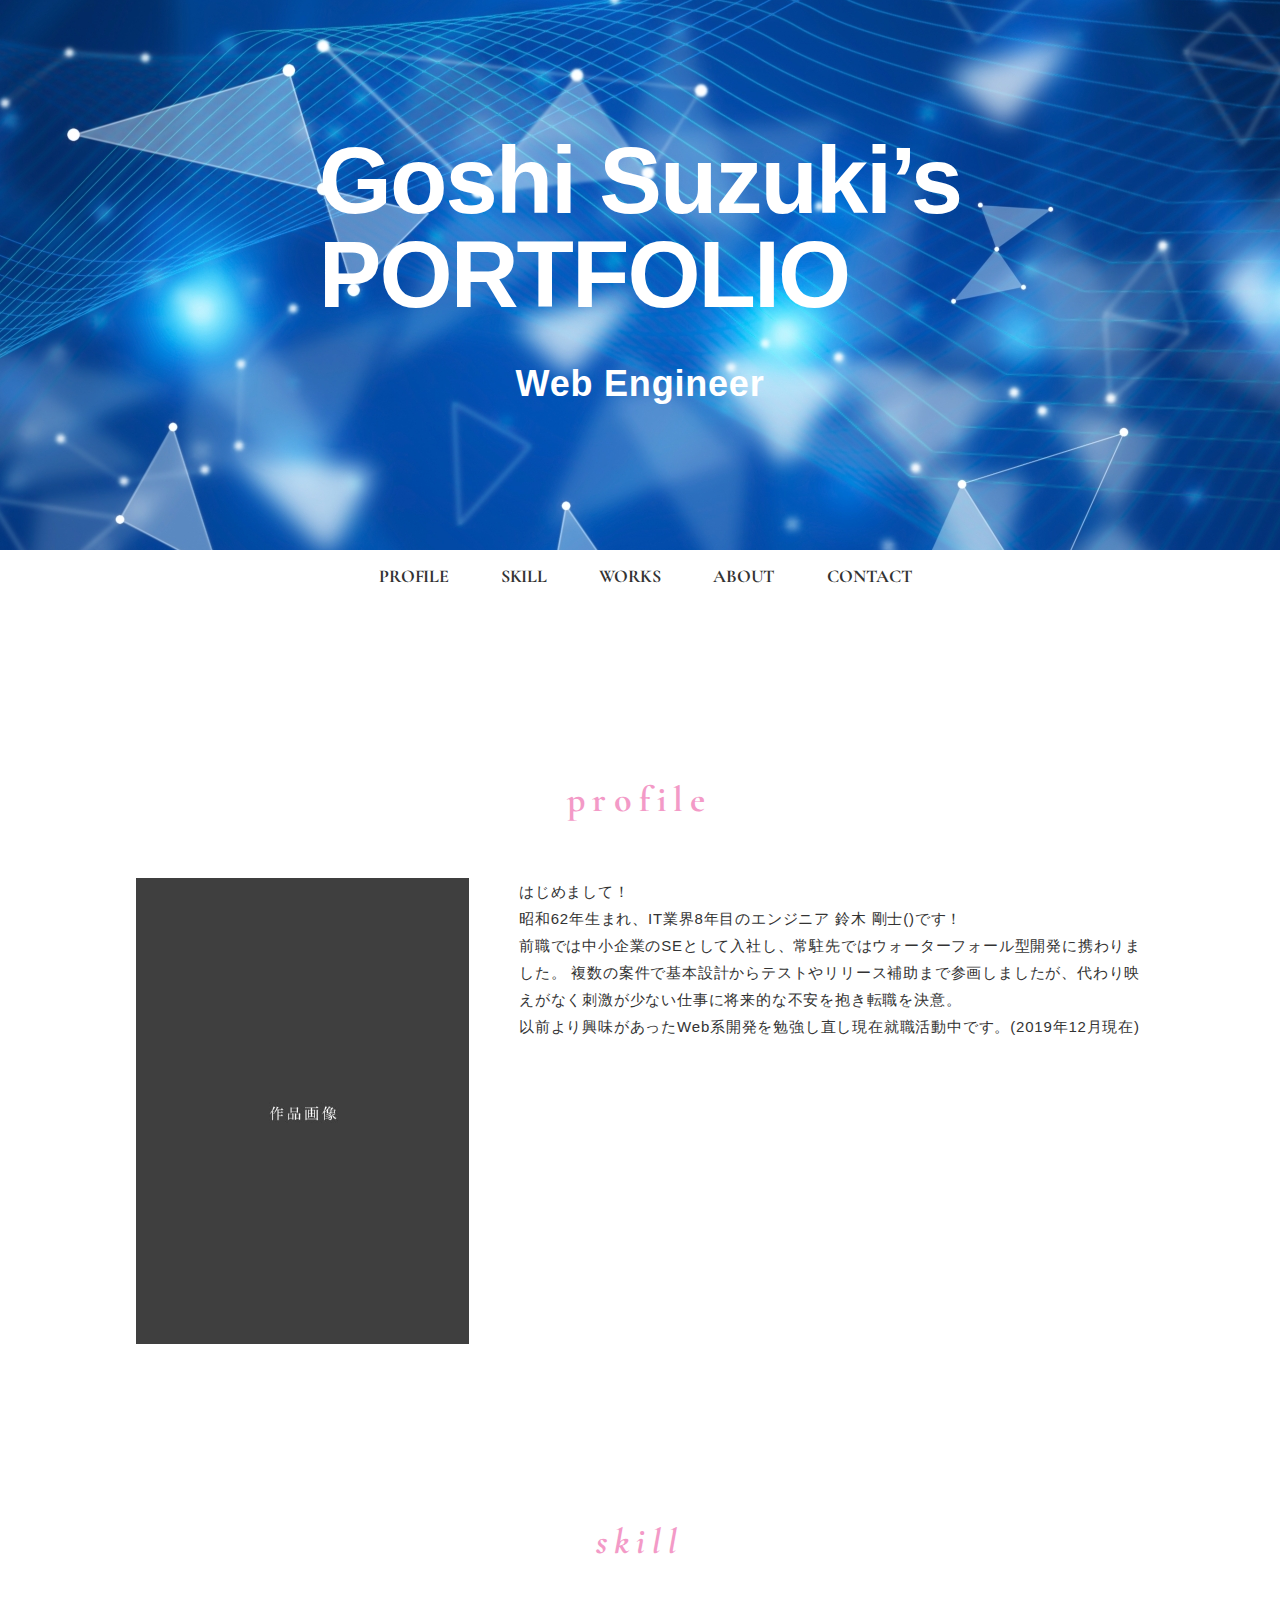
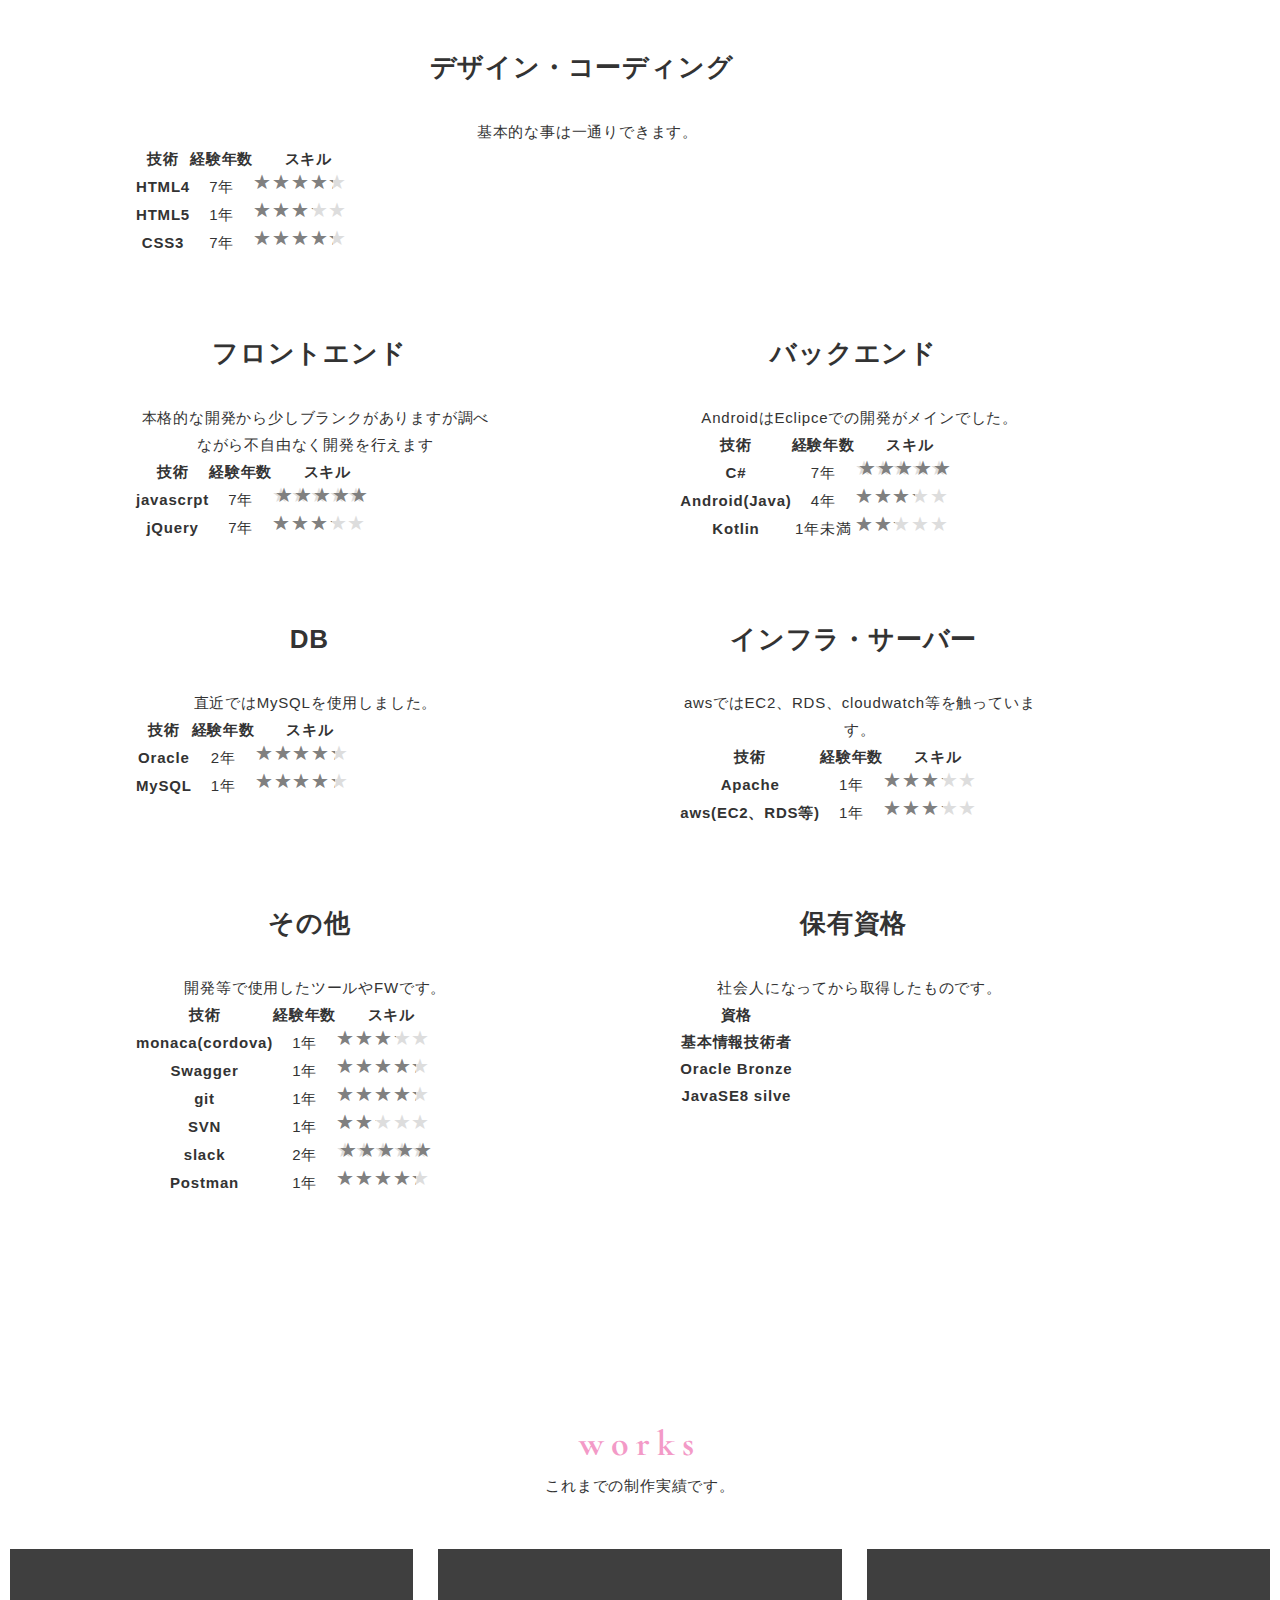
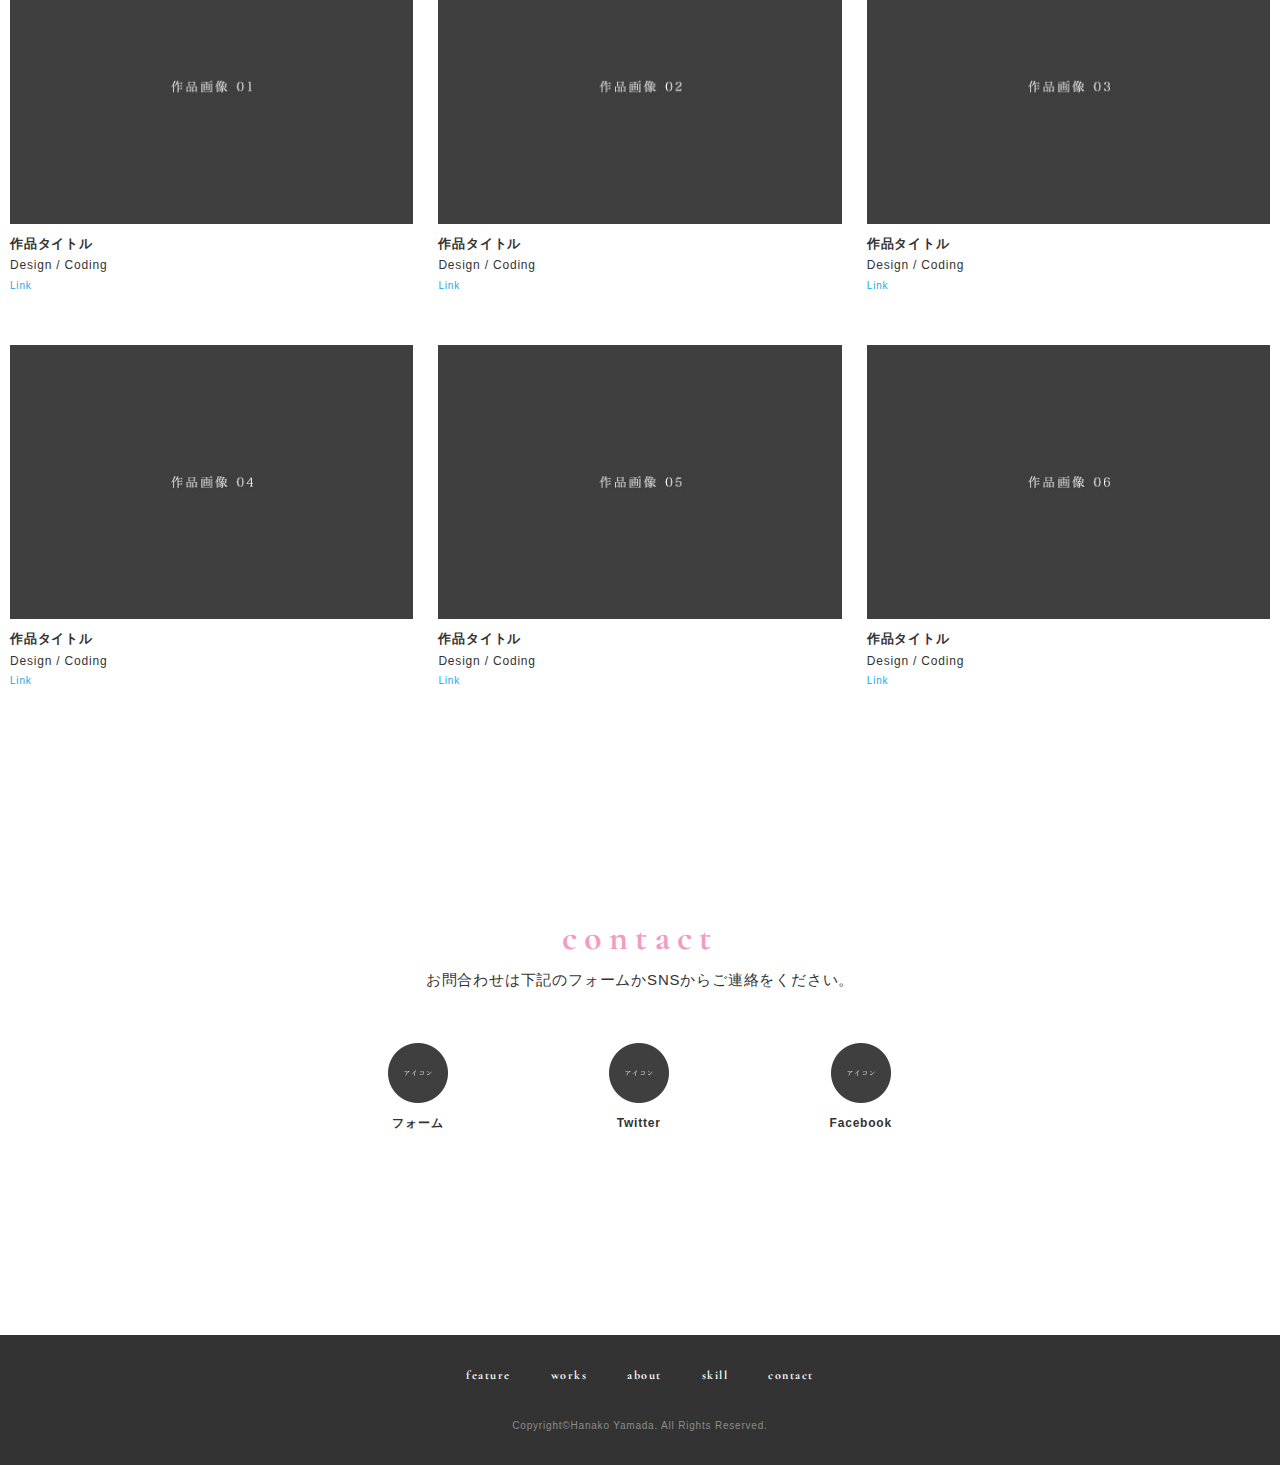
==== portfolio/index.html @ 70e7bf8c "first commit" ====
﻿<!DOCTYPE html>
<html>
<head>
  <meta charset="utf-8">
  <meta name="viewport" content="width=device-width,initial-scale=1.0,user-scalable=no">
  <meta property='og:type' content='website'>
  <meta property='og:title' content='goshi ポートフォリオ'>
  <meta property='og:url' content='URL入る'>
  <meta property='og:description' content='goshiのポートフォリオです。'>
  <meta property="og:image" content="img/ogp.png">
  <meta name="description" content="goshiのポートフォリオです。" />
  <title>goshi portfolio</title>
  <link href="https://fonts.googleapis.com/css?family=Cormorant+Garamond&display=swap" rel="stylesheet">
  <link href="https://fonts.googleapis.com/css?family=Amatic+SC&display=swap" rel="stylesheet">
  <link href="css/reset.css" media="all" rel="stylesheet" type="text/css" />
  <link href="css/photoswipe/photoswipe.css" media="all" rel="stylesheet" type="text/css" />
  <link href="css/photoswipe/default-skin/default-skin.css" media="all" rel="stylesheet" type="text/css" />
  <link href="css/style.css" media="all" rel="stylesheet" type="text/css" />
  <link rel="shortcut icon" href="img/favicon.ico" />
</head>

<body>
  <div id="wrapper">
    <header id="header">
      <h1 class="logo">
        <span class="logo-title">Goshi Suzuki’s <br> PORTFOLIO</span>
        <span class="logo-desc">Web Engineer</span>
      </h1>
    </header>
    <nav id="gnav">
        <ul>
            <li><a href="#Profile">PROFILE</a></li>
            <li><a href="#skill">SKILL</a></li>
            <li><a href="#works">WORKS</a></li>
            <li><a href="#about">ABOUT</a></li>
            <li><a href="#contact">CONTACT</a></li>
        </ul>
    </nav>
    <main id="contents">
        <section class="section" id="Profile">
            <div class="inner">
                <div class="section-title-block">
                    <h2 class="section-title">Profile</h2>
                </div>
                <div class="two-column-wrapper">
                    <div class="two-column-image">
                        <img src="img/feature/feature.jpg" alt="">
                    </div>
                    <div class="two-column-desc">
                        <p class="text">
                            はじめまして！<br />
                            昭和62年生まれ、IT業界8年目のエンジニア 鈴木 剛士()です！<br />
                            前職では中小企業のSEとして入社し、常駐先ではウォーターフォール型開発に携わりました。
                            複数の案件で基本設計からテストやリリース補助まで参画しましたが、代わり映えがなく刺激が少ない仕事に将来的な不安を抱き転職を決意。<br />
                            以前より興味があったWeb系開発を勉強し直し現在就職活動中です。(2019年12月現在)
                        </p>
                    </div>
                </div>
            </div>
        </section>
        <section class="section" id="skill">
            <div class="inner">
                <div class="section-title-block">
                    <h2 class="section-title"><i class="fas fa-lightbulb fa-lg"><span class="section-title-css">SKILL</span></i></h2>
                    <p class="section-desc"></p>
                </div>
                <div class="card-wrapper">

                    <div class="card">
                        <div class="skill-desc">
                            <h3 class="skill-desc-title"><i class="fas fa-desktop"></i>デザイン・コーディング</h3>
                            <p>基本的な事は一通りできます。</p>
                            <table class="table table-borderless">
                                <thead>
                                    <tr>
                                        <th scope="col">技術</th>
                                        <th scope="col">経験年数</th>
                                        <th scope="col">スキル</th>
                                    </tr>
                                </thead>
                                <tbody>
                                    <tr>
                                        <th scope="row">HTML4</th>
                                        <td>7年</td>
                                        <td><span class="rating"><p class="rate rate4"></p></span></td>
                                    </tr>
                                    <tr>
                                        <th scope="row">HTML5</th>
                                        <td>1年</td>
                                        <td><span class="rating"><p class="rate rate3"></p></span></td>
                                    </tr>
                                    <tr>
                                        <th scope="row">CSS3</th>
                                        <td>7年</td>
                                        <td><span class="rating"><p class="rate rate4"></p></span></td>
                                    </tr>
                                </tbody>
                            </table>
                        </div>
                    </div>

                    <div class="card">
                        <div class="skill-desc">
                            <h3 class="skill-desc-title"><i class="fas fa-desktop"></i>フロントエンド</h3>
                            <p>本格的な開発から少しブランクがありますが調べながら不自由なく開発を行えます</p>
                            <table class="table table-borderless">
                                <thead>
                                    <tr>
                                        <th scope="col">技術</th>
                                        <th scope="col">経験年数</th>
                                        <th scope="col">スキル</th>
                                    </tr>
                                </thead>
                                <tbody>
                                    <tr>
                                        <th scope="row">javascrpt</th>
                                        <td>7年</td>
                                        <td><span class="rating"><p class="rate rate5"></p></span></td>
                                    </tr>
                                    <tr>
                                        <th scope="row">jQuery</th>
                                        <td>7年</td>
                                        <td><span class="rating"><p class="rate rate3"></p></span></td>
                                    </tr>
                                </tbody>
                            </table>
                        </div>
                    </div>

                    <div class="card">
                        <div class="skill-desc">
                            <h3 class="skill-desc-title"><i class="fas fa-desktop"></i>バックエンド</h3>
                            <p>AndroidはEclipceでの開発がメインでした。</p>
                            <table class="table table-borderless">
                                <thead>
                                    <tr>
                                        <th scope="col">技術</th>
                                        <th scope="col">経験年数</th>
                                        <th scope="col">スキル</th>
                                    </tr>
                                </thead>
                                <tbody>
                                    <tr>
                                        <th scope="row">C#</th>
                                        <td>7年</td>
                                        <td><span class="rating"><p class="rate rate5"></p></span></td>
                                    </tr>
                                    <tr>
                                        <th scope="row">Android(Java)</th>
                                        <td>4年</td>
                                        <td><span class="rating"><p class="rate rate3"></p></span></td>
                                    </tr>
                                    <tr>
                                        <th scope="row">Kotlin</th>
                                        <td>1年未満</td>
                                        <td><span class="rating"><p class="rate rate2"></p></span></td>
                                    </tr>
                                </tbody>
                            </table>
                        </div>
                    </div>

                    <div class="card">
                        <div class="skill-desc">
                            <h3 class="skill-desc-title"><i class="fas fa-database"></i>DB</h3>
                            <p>直近ではMySQLを使用しました。</p>
                            <table class="table table-borderless">
                                <thead>
                                    <tr>
                                        <th scope="col">技術</th>
                                        <th scope="col">経験年数</th>
                                        <th scope="col">スキル</th>
                                    </tr>
                                </thead>
                                <tbody>
                                    <tr>
                                        <th scope="row">Oracle</th>
                                        <td>2年</td>
                                        <td><span class="rating"><p class="rate rate4"></p></span></td>
                                    </tr>
                                    <tr>
                                        <th scope="row">MySQL</th>
                                        <td>1年</td>
                                        <td><span class="rating"><p class="rate rate4"></p></span></td>
                                    </tr>
                                </tbody>
                            </table>
                        </div>
                    </div>

                    <div class="card">
                        <div class="skill-desc">
                            <h3 class="skill-desc-title"><i class="fas fa-server"></i>インフラ・サーバー</h3>
                            <p>awsではEC2、RDS、cloudwatch等を触っています。</p>
                            <table class="table table-borderless">
                                <thead>
                                    <tr>
                                        <th scope="col">技術</th>
                                        <th scope="col">経験年数</th>
                                        <th scope="col">スキル</th>
                                    </tr>
                                </thead>
                                <tbody>
                                    <tr>
                                        <th scope="row">Apache</th>
                                        <td>1年</td>
                                        <td><span class="rating"><p class="rate rate3"></p></span></td>
                                    </tr>
                                    <tr>
                                        <th scope="row">aws(EC2、RDS等)</th>
                                        <td>1年</td>
                                        <td><span class="rating"><p class="rate rate3"></p></span></td>
                                    </tr>
                                </tbody>
                            </table>
                        </div>
                    </div>

                    <div class="card">
                        <div class="skill-desc">
                            <h3 class="skill-desc-title"><i class="fas fa-toolbox"></i>その他</h3>
                            <p>開発等で使用したツールやFWです。</p>
                            <table class="table table-borderless">
                                <thead>
                                    <tr>
                                        <th scope="col">技術</th>
                                        <th scope="col">経験年数</th>
                                        <th scope="col">スキル</th>
                                    </tr>
                                </thead>
                                <tbody>
                                    <tr>
                                        <th scope="row">monaca(cordova)</th>
                                        <td>1年</td>
                                        <td><span class="rating"><p class="rate rate3"></p></span></td>
                                    </tr>
                                    <tr>
                                        <th scope="row">Swagger</th>
                                        <td>1年</td>
                                        <td><span class="rating"><p class="rate rate4"></p></span></td>
                                    </tr>
                                    <tr>
                                        <th scope="row">git</th>
                                        <td>1年</td>
                                        <td><span class="rating"><p class="rate rate4"></p></span></td>
                                    </tr>
                                    <tr>
                                        <th scope="row">SVN</th>
                                        <td>1年</td>
                                        <td><span class="rating"><p class="rate rate2"></p></span></td>
                                    </tr>
                                    <tr>
                                        <th scope="row">slack</th>
                                        <td>2年</td>
                                        <td><span class="rating"><p class="rate rate5"></p></span></td>
                                    </tr>
                                    <tr>
                                        <th scope="row">Postman</th>
                                        <td>1年</td>
                                        <td><span class="rating"><p class="rate rate4"></p></span></td>
                                    </tr>
                                </tbody>
                            </table>
                        </div>
                    </div>

                    <div class="card">
                        <div class="skill-desc">
                            <h3 class="skill-desc-title"><i class="fas fa-list-alt"></i>保有資格</h3>
                            <p>社会人になってから取得したものです。</p>
                            <table class="table table-borderless">
                                <thead>
                                    <tr>
                                        <th scope="col">資格</th>
                                    </tr>
                                </thead>
                                <tbody>
                                    <tr>
                                        <th scope="row">基本情報技術者</th>
                                    </tr>
                                    <tr>
                                        <th scope="row">Oracle Bronze</th>
                                    </tr>
                                    <tr>
                                        <th scope="row">JavaSE8 silve</th>
                                    </tr>
                                </tbody>
                            </table>
                        </div>

                    </div>
                </div>
            </div>
        </section>
            
        <section class="section" id="works">
            <div class="inner">
                <div class="section-title-block">
                    <h2 class="section-title">WORKS</h2>
                    <div class="section-desc">
                        <p class="text">
                            これまでの制作実績です。
                        </p>
                    </div>
                </div>
                <div class="card-wrapper my-gallery">
                    <figure class="card">
                        <a href="img/works/work01.jpg" data-size="980x668" class="card-image">
                            <img src="img/works/thumb/thumb_work01.jpg" alt="" />
                        </a>
                        <figcaption class="card-caption">
                            <p class="card-caption-title">作品タイトル</p>
                            <p class="card-caption-info">Design / Coding</p>
                            <p class="card-caption-url"><a class="url-link" href="＃" target="_blank">Link</a></p>
                        </figcaption>
                    </figure>
                    <figure class="card">
                        <a href="img/works/work02.jpg" data-size="980x668" class="card-image">
                            <img src="img/works/thumb/thumb_work02.jpg" alt="" />
                        </a>
                        <figcaption class="card-caption">
                            <p class="card-caption-title">作品タイトル</p>
                            <p class="card-caption-info">Design / Coding</p>
                            <p class="card-caption-url"><a class="url-link" href="＃" target="_blank">Link</a></p>
                        </figcaption>
                    </figure>
                    <figure class="card">
                        <a href="img/works/work03.jpg" data-size="980x668" class="card-image">
                            <img src="img/works/thumb/thumb_work03.jpg" alt="" />
                        </a>
                        <figcaption class="card-caption">
                            <p class="card-caption-title">作品タイトル</p>
                            <p class="card-caption-info">Design / Coding</p>
                            <p class="card-caption-url"><a class="url-link" href="＃" target="_blank">Link</a></p>
                        </figcaption>
                    </figure>
                    <figure class="card">
                        <a href="img/works/work04.jpg" data-size="980x668" class="card-image">
                            <img src="img/works/thumb/thumb_work04.jpg" alt="" />
                        </a>
                        <figcaption class="card-caption">
                            <p class="card-caption-title">作品タイトル</p>
                            <p class="card-caption-info">Design / Coding</p>
                            <p class="card-caption-url"><a class="url-link" href="＃" target="_blank">Link</a></p>

                        </figcaption>
                    </figure>
                    <figure class="card">
                        <a href="img/works/work05.jpg" data-size="980x668" class="card-image">
                            <img src="img/works/thumb/thumb_work05.jpg" alt="" />
                        </a>
                        <figcaption class="card-caption">
                            <p class="card-caption-title">作品タイトル</p>
                            <p class="card-caption-info">Design / Coding</p>
                            <p class="card-caption-url"><a class="url-link" href="＃" target="_blank">Link</a></p>
                        </figcaption>
                    </figure>
                    <figure class="card">
                        <a href="img/works/work06.jpg" data-size="980x668" class="card-image">
                            <img src="img/works/thumb/thumb_work06.jpg" alt="" />
                        </a>
                        <figcaption class="card-caption">
                            <p class="card-caption-title">作品タイトル</p>
                            <p class="card-caption-info">Design / Coding</p>
                            <p class="card-caption-url"><a class="url-link" href="＃" target="_blank">Link</a></p>
                        </figcaption>
                    </figure>

                </div>
            </div>
        </section>



        <section class="section" id="contact">
            <div class="inner">
                <div class="section-title-block">
                    <h2 class="section-title">CONTACT</h2>
                    <p class="section-desc">
                        お問合わせは下記のフォームかSNSからご連絡をください。
                    </p>
                </div>
                <div class="contact-wrapper">
                    <div class="contact-list">
                        <ul>
                            <li>
                                <a href="#">
                                    <img src="img/contact/icon_contact.png" alt=""><span class="contact-list-desc">フォーム</span>
                                </a>
                            </li>
                            <li>
                                <a href="#" target="_blank">
                                    <img src="img/contact/icon_contact.png" alt=""><span class="contact-list-desc">Twitter</span>
                                </a>
                            </li>
                            <li>
                                <a href="#" target="_blank">
                                    <img src="img/contact/icon_contact.png" alt=""><span class="contact-list-desc">Facebook</span>
                                </a>
                            </li>
                        </ul>
                    </div>
                </div>
            </div>
        </section>
    </main>
    <footer id="footer">
      <div class="inner">
        <nav class="footer-link">
          <ul>
            <li><a href="#feature">FEATURE</a></li>
            <li><a href="#works">WORKS</a></li>
            <li><a href="#about">ABOUT</a></li>
            <li><a href="#skill">SKILL</a></li>
            <li><a href="#contact">CONTACT</a></li>
          </ul>
        </nav>
        <p class="copyright">Copyright&copy;Hanako Yamada. All Rights Reserved.</p>
      </div>
    </footer>
  </div>


  <!-- Root element of PhotoSwipe. Must have class pswp. -->
  <div class="pswp" tabindex="-1" role="dialog" aria-hidden="true">

    <!-- Background of PhotoSwipe.
           It's a separate element as animating opacity is faster than rgba(). -->
    <div class="pswp__bg"></div>

    <!-- Slides wrapper with overflow:hidden. -->
    <div class="pswp__scroll-wrap">

      <!-- Container that holds slides.
              PhotoSwipe keeps only 3 of them in the DOM to save memory.
              Don't modify these 3 pswp__item elements, data is added later on. -->
      <div class="pswp__container">
        <div class="pswp__item"></div>
        <div class="pswp__item"></div>
        <div class="pswp__item"></div>
      </div>

      <!-- Default (PhotoSwipeUI_Default) interface on top of sliding area. Can be changed. -->
      <div class="pswp__ui pswp__ui--hidden">

        <div class="pswp__top-bar">

          <!--  Controls are self-explanatory. Order can be changed. -->

          <div class="pswp__counter"></div>

          <button class="pswp__button pswp__button--close" title="Close (Esc)"></button>



          <button class="pswp__button pswp__button--fs" title="Toggle fullscreen"></button>

          <button class="pswp__button pswp__button--zoom" title="Zoom in/out"></button>

          <!-- Preloader demo http://codepen.io/dimsemenov/pen/yyBWoR -->
          <!-- element will get class pswp__preloader--active when preloader is running -->
          <div class="pswp__preloader">
            <div class="pswp__preloader__icn">
              <div class="pswp__preloader__cut">
                <div class="pswp__preloader__donut"></div>
              </div>
            </div>
          </div>
        </div>

        <div class="pswp__share-modal pswp__share-modal--hidden pswp__single-tap">
          <div class="pswp__share-tooltip"></div>
        </div>

        <button class="pswp__button pswp__button--arrow--left" title="Previous (arrow left)">
        </button>

        <button class="pswp__button pswp__button--arrow--right" title="Next (arrow right)">
        </button>

        <div class="pswp__caption">
          <div class="pswp__caption__center"></div>
        </div>

      </div>

    </div>


  </div>
  <script src="https://ajax.googleapis.com/ajax/libs/jquery/1.12.4/jquery.min.js"></script>
  <script type='text/javascript' src="js/photoswipe/photoswipe.min.js"></script>
  <script type='text/javascript' src="js/photoswipe/photoswipe-ui-default.js"></script>
  <script type='text/javascript' src="js/photoswipe/photoswipe_setup.js"></script>
  <script type='text/javascript' src="js/script.js"></script>
</body>
</html>
---- portfolio/css/photoswipe/photoswipe.css ----
/*! PhotoSwipe main CSS by Dmitry Semenov | photoswipe.com | MIT license */
/*
	Styles for basic PhotoSwipe functionality (sliding area, open/close transitions)
*/
/* pswp = photoswipe */
.pswp {
  display: none;
  position: absolute;
  width: 100%;
  height: 100%;
  left: 0;
  top: 0;
  overflow: hidden;
  -ms-touch-action: none;
  touch-action: none;
  z-index: 1500;
  -webkit-text-size-adjust: 100%;
  /* create separate layer, to avoid paint on window.onscroll in webkit/blink */
  -webkit-backface-visibility: hidden;
  outline: none; }
  .pswp * {
    -webkit-box-sizing: border-box;
            box-sizing: border-box; }
  .pswp img {
    max-width: none; }

/* style is added when JS option showHideOpacity is set to true */
.pswp--animate_opacity {
  /* 0.001, because opacity:0 doesn't trigger Paint action, which causes lag at start of transition */
  opacity: 0.001;
  will-change: opacity;
  /* for open/close transition */
  -webkit-transition: opacity 333ms cubic-bezier(0.4, 0, 0.22, 1);
          transition: opacity 333ms cubic-bezier(0.4, 0, 0.22, 1); }

.pswp--open {
  display: block; }

.pswp--zoom-allowed .pswp__img {
  /* autoprefixer: off */
  cursor: -webkit-zoom-in;
  cursor: -moz-zoom-in;
  cursor: zoom-in; }

.pswp--zoomed-in .pswp__img {
  /* autoprefixer: off */
  cursor: -webkit-grab;
  cursor: -moz-grab;
  cursor: grab; }

.pswp--dragging .pswp__img {
  /* autoprefixer: off */
  cursor: -webkit-grabbing;
  cursor: -moz-grabbing;
  cursor: grabbing; }

/*
	Background is added as a separate element.
	As animating opacity is much faster than animating rgba() background-color.
*/
.pswp__bg {
  position: absolute;
  left: 0;
  top: 0;
  width: 100%;
  height: 100%;
  background: #000;
  opacity: 0;
  -webkit-transform: translateZ(0);
          transform: translateZ(0);
  -webkit-backface-visibility: hidden;
  will-change: opacity; }

.pswp__scroll-wrap {
  position: absolute;
  left: 0;
  top: 0;
  width: 100%;
  height: 100%;
  overflow: hidden; }

.pswp__container,
.pswp__zoom-wrap {
  -ms-touch-action: none;
  touch-action: none;
  position: absolute;
  left: 0;
  right: 0;
  top: 0;
  bottom: 0; }

/* Prevent selection and tap highlights */
.pswp__container,
.pswp__img {
  -webkit-user-select: none;
  -moz-user-select: none;
  -ms-user-select: none;
      user-select: none;
  -webkit-tap-highlight-color: transparent;
  -webkit-touch-callout: none; }

.pswp__zoom-wrap {
  position: absolute;
  width: 100%;
  -webkit-transform-origin: left top;
  -ms-transform-origin: left top;
  transform-origin: left top;
  /* for open/close transition */
  -webkit-transition: -webkit-transform 333ms cubic-bezier(0.4, 0, 0.22, 1);
          transition: transform 333ms cubic-bezier(0.4, 0, 0.22, 1); }

.pswp__bg {
  will-change: opacity;
  /* for open/close transition */
  -webkit-transition: opacity 333ms cubic-bezier(0.4, 0, 0.22, 1);
          transition: opacity 333ms cubic-bezier(0.4, 0, 0.22, 1); }

.pswp--animated-in .pswp__bg,
.pswp--animated-in .pswp__zoom-wrap {
  -webkit-transition: none;
  transition: none; }

.pswp__container,
.pswp__zoom-wrap {
  -webkit-backface-visibility: hidden; }

.pswp__item {
  position: absolute;
  left: 0;
  right: 0;
  top: 0;
  bottom: 0;
  overflow: hidden; }

.pswp__img {
  position: absolute;
  width: auto;
  height: auto;
  top: 0;
  left: 0; }

/*
	stretched thumbnail or div placeholder element (see below)
	style is added to avoid flickering in webkit/blink when layers overlap
*/
.pswp__img--placeholder {
  -webkit-backface-visibility: hidden; }

/*
	div element that matches size of large image
	large image loads on top of it
*/
.pswp__img--placeholder--blank {
  background: #222; }

.pswp--ie .pswp__img {
  width: 100% !important;
  height: auto !important;
  left: 0;
  top: 0; }

/*
	Error message appears when image is not loaded
	(JS option errorMsg controls markup)
*/
.pswp__error-msg {
  position: absolute;
  left: 0;
  top: 50%;
  width: 100%;
  text-align: center;
  font-size: 14px;
  line-height: 16px;
  margin-top: -8px;
  color: #CCC; }

.pswp__error-msg a {
  color: #CCC;
  text-decoration: underline; }
---- portfolio/css/photoswipe/default-skin/default-skin.css ----
/*! PhotoSwipe Default UI CSS by Dmitry Semenov | photoswipe.com | MIT license */
/*

	Contents:

	1. Buttons
	2. Share modal and links
	3. Index indicator ("1 of X" counter)
	4. Caption
	5. Loading indicator
	6. Additional styles (root element, top bar, idle state, hidden state, etc.)

*/
/*
	
	1. Buttons

 */
/* <button> css reset */
.pswp__button {
  width: 44px;
  height: 44px;
  position: relative;
  background: none;
  cursor: pointer;
  overflow: visible;
  -webkit-appearance: none;
  display: block;
  border: 0;
  padding: 0;
  margin: 0;
  float: right;
  opacity: 0.75;
  -webkit-transition: opacity 0.2s;
          transition: opacity 0.2s;
  -webkit-box-shadow: none;
          box-shadow: none; }
  .pswp__button:focus, .pswp__button:hover {
    opacity: 1; }
  .pswp__button:active {
    outline: none;
    opacity: 0.9; }
  .pswp__button::-moz-focus-inner {
    padding: 0;
    border: 0; }

/* pswp__ui--over-close class it added when mouse is over element that should close gallery */
.pswp__ui--over-close .pswp__button--close {
  opacity: 1; }

.pswp__button,
.pswp__button--arrow--left:before,
.pswp__button--arrow--right:before {
  background: url(default-skin.png) 0 0 no-repeat;
  background-size: 264px 88px;
  width: 44px;
  height: 44px; }

@media (-webkit-min-device-pixel-ratio: 1.1), (-webkit-min-device-pixel-ratio: 1.09375), (min-resolution: 105dpi), (min-resolution: 1.1dppx) {
  /* Serve SVG sprite if browser supports SVG and resolution is more than 105dpi */
  .pswp--svg .pswp__button,
  .pswp--svg .pswp__button--arrow--left:before,
  .pswp--svg .pswp__button--arrow--right:before {
    background-image: url(default-skin.svg); }
  .pswp--svg .pswp__button--arrow--left,
  .pswp--svg .pswp__button--arrow--right {
    background: none; } }

.pswp__button--close {
  background-position: 0 -44px; }

.pswp__button--share {
  background-position: -44px -44px; }

.pswp__button--fs {
  display: none; }

.pswp--supports-fs .pswp__button--fs {
  display: block; }

.pswp--fs .pswp__button--fs {
  background-position: -44px 0; }

.pswp__button--zoom {
  display: none;
  background-position: -88px 0; }

.pswp--zoom-allowed .pswp__button--zoom {
  display: block; }

.pswp--zoomed-in .pswp__button--zoom {
  background-position: -132px 0; }

/* no arrows on touch screens */
.pswp--touch .pswp__button--arrow--left,
.pswp--touch .pswp__button--arrow--right {
  visibility: hidden; }

/*
	Arrow buttons hit area
	(icon is added to :before pseudo-element)
*/
.pswp__button--arrow--left,
.pswp__button--arrow--right {
  background: none;
  top: 50%;
  margin-top: -50px;
  width: 70px;
  height: 100px;
  position: absolute; }

.pswp__button--arrow--left {
  left: 0; }

.pswp__button--arrow--right {
  right: 0; }

.pswp__button--arrow--left:before,
.pswp__button--arrow--right:before {
  content: '';
  top: 35px;
  background-color: rgba(0, 0, 0, 0.3);
  height: 30px;
  width: 32px;
  position: absolute; }

.pswp__button--arrow--left:before {
  left: 6px;
  background-position: -138px -44px; }

.pswp__button--arrow--right:before {
  right: 6px;
  background-position: -94px -44px; }

/*

	2. Share modal/popup and links

 */
.pswp__counter,
.pswp__share-modal {
  -webkit-user-select: none;
  -moz-user-select: none;
  -ms-user-select: none;
      user-select: none; }

.pswp__share-modal {
  display: block;
  background: rgba(0, 0, 0, 0.5);
  width: 100%;
  height: 100%;
  top: 0;
  left: 0;
  padding: 10px;
  position: absolute;
  z-index: 1600;
  opacity: 0;
  -webkit-transition: opacity 0.25s ease-out;
          transition: opacity 0.25s ease-out;
  -webkit-backface-visibility: hidden;
  will-change: opacity; }

.pswp__share-modal--hidden {
  display: none; }

.pswp__share-tooltip {
  z-index: 1620;
  position: absolute;
  background: #FFF;
  top: 56px;
  border-radius: 2px;
  display: block;
  width: auto;
  right: 44px;
  -webkit-box-shadow: 0 2px 5px rgba(0, 0, 0, 0.25);
          box-shadow: 0 2px 5px rgba(0, 0, 0, 0.25);
  -webkit-transform: translateY(6px);
      -ms-transform: translateY(6px);
          transform: translateY(6px);
  -webkit-transition: -webkit-transform 0.25s;
          transition: transform 0.25s;
  -webkit-backface-visibility: hidden;
  will-change: transform; }
  .pswp__share-tooltip a {
    display: block;
    padding: 8px 12px;
    color: #000;
    text-decoration: none;
    font-size: 14px;
    line-height: 18px; }
    .pswp__share-tooltip a:hover {
      text-decoration: none;
      color: #000; }
    .pswp__share-tooltip a:first-child {
      /* round corners on the first/last list item */
      border-radius: 2px 2px 0 0; }
    .pswp__share-tooltip a:last-child {
      border-radius: 0 0 2px 2px; }

.pswp__share-modal--fade-in {
  opacity: 1; }
  .pswp__share-modal--fade-in .pswp__share-tooltip {
    -webkit-transform: translateY(0);
        -ms-transform: translateY(0);
            transform: translateY(0); }

/* increase size of share links on touch devices */
.pswp--touch .pswp__share-tooltip a {
  padding: 16px 12px; }

a.pswp__share--facebook:before {
  content: '';
  display: block;
  width: 0;
  height: 0;
  position: absolute;
  top: -12px;
  right: 15px;
  border: 6px solid transparent;
  border-bottom-color: #FFF;
  -webkit-pointer-events: none;
  -moz-pointer-events: none;
  pointer-events: none; }

a.pswp__share--facebook:hover {
  background: #3E5C9A;
  color: #FFF; }
  a.pswp__share--facebook:hover:before {
    border-bottom-color: #3E5C9A; }

a.pswp__share--twitter:hover {
  background: #55ACEE;
  color: #FFF; }

a.pswp__share--pinterest:hover {
  background: #CCC;
  color: #CE272D; }

a.pswp__share--download:hover {
  background: #DDD; }

/*

	3. Index indicator ("1 of X" counter)

 */
.pswp__counter {
  position: absolute;
  left: 0;
  top: 0;
  height: 44px;
  font-size: 13px;
  line-height: 44px;
  color: #FFF;
  opacity: 0.75;
  padding: 0 10px; }

/*
	
	4. Caption

 */
.pswp__caption {
  position: absolute;
  left: 0;
  bottom: 0;
  width: 100%;
  min-height: 44px; }
  .pswp__caption small {
    font-size: 11px;
    color: #BBB; }

.pswp__caption__center {
  text-align: left;
  max-width: 420px;
  margin: 0 auto;
  font-size: 13px;
  padding: 10px;
  line-height: 20px;
  color: #CCC; }

.pswp__caption--empty {
  display: none; }

/* Fake caption element, used to calculate height of next/prev image */
.pswp__caption--fake {
  visibility: hidden; }

/*

	5. Loading indicator (preloader)

	You can play with it here - http://codepen.io/dimsemenov/pen/yyBWoR

 */
.pswp__preloader {
  width: 44px;
  height: 44px;
  position: absolute;
  top: 0;
  left: 50%;
  margin-left: -22px;
  opacity: 0;
  -webkit-transition: opacity 0.25s ease-out;
          transition: opacity 0.25s ease-out;
  will-change: opacity;
  direction: ltr; }

.pswp__preloader__icn {
  width: 20px;
  height: 20px;
  margin: 12px; }

.pswp__preloader--active {
  opacity: 1; }
  .pswp__preloader--active .pswp__preloader__icn {
    /* We use .gif in browsers that don't support CSS animation */
    background: url(preloader.gif) 0 0 no-repeat; }

.pswp--css_animation .pswp__preloader--active {
  opacity: 1; }
  .pswp--css_animation .pswp__preloader--active .pswp__preloader__icn {
    -webkit-animation: clockwise 500ms linear infinite;
            animation: clockwise 500ms linear infinite; }
  .pswp--css_animation .pswp__preloader--active .pswp__preloader__donut {
    -webkit-animation: donut-rotate 1000ms cubic-bezier(0.4, 0, 0.22, 1) infinite;
            animation: donut-rotate 1000ms cubic-bezier(0.4, 0, 0.22, 1) infinite; }

.pswp--css_animation .pswp__preloader__icn {
  background: none;
  opacity: 0.75;
  width: 14px;
  height: 14px;
  position: absolute;
  left: 15px;
  top: 15px;
  margin: 0; }

.pswp--css_animation .pswp__preloader__cut {
  /* 
			The idea of animating inner circle is based on Polymer ("material") loading indicator 
			 by Keanu Lee https://blog.keanulee.com/2014/10/20/the-tale-of-three-spinners.html
		*/
  position: relative;
  width: 7px;
  height: 14px;
  overflow: hidden; }

.pswp--css_animation .pswp__preloader__donut {
  -webkit-box-sizing: border-box;
          box-sizing: border-box;
  width: 14px;
  height: 14px;
  border: 2px solid #FFF;
  border-radius: 50%;
  border-left-color: transparent;
  border-bottom-color: transparent;
  position: absolute;
  top: 0;
  left: 0;
  background: none;
  margin: 0; }

@media screen and (max-width: 1024px) {
  .pswp__preloader {
    position: relative;
    left: auto;
    top: auto;
    margin: 0;
    float: right; } }

@-webkit-keyframes clockwise {
  0% {
    -webkit-transform: rotate(0deg);
            transform: rotate(0deg); }
  100% {
    -webkit-transform: rotate(360deg);
            transform: rotate(360deg); } }

@keyframes clockwise {
  0% {
    -webkit-transform: rotate(0deg);
            transform: rotate(0deg); }
  100% {
    -webkit-transform: rotate(360deg);
            transform: rotate(360deg); } }

@-webkit-keyframes donut-rotate {
  0% {
    -webkit-transform: rotate(0);
            transform: rotate(0); }
  50% {
    -webkit-transform: rotate(-140deg);
            transform: rotate(-140deg); }
  100% {
    -webkit-transform: rotate(0);
            transform: rotate(0); } }

@keyframes donut-rotate {
  0% {
    -webkit-transform: rotate(0);
            transform: rotate(0); }
  50% {
    -webkit-transform: rotate(-140deg);
            transform: rotate(-140deg); }
  100% {
    -webkit-transform: rotate(0);
            transform: rotate(0); } }

/*
	
	6. Additional styles

 */
/* root element of UI */
.pswp__ui {
  -webkit-font-smoothing: auto;
  visibility: visible;
  opacity: 1;
  z-index: 1550; }

/* top black bar with buttons and "1 of X" indicator */
.pswp__top-bar {
  position: absolute;
  left: 0;
  top: 0;
  height: 44px;
  width: 100%; }

.pswp__caption,
.pswp__top-bar,
.pswp--has_mouse .pswp__button--arrow--left,
.pswp--has_mouse .pswp__button--arrow--right {
  -webkit-backface-visibility: hidden;
  will-change: opacity;
  -webkit-transition: opacity 333ms cubic-bezier(0.4, 0, 0.22, 1);
          transition: opacity 333ms cubic-bezier(0.4, 0, 0.22, 1); }

/* pswp--has_mouse class is added only when two subsequent mousemove events occur */
.pswp--has_mouse .pswp__button--arrow--left,
.pswp--has_mouse .pswp__button--arrow--right {
  visibility: visible; }

.pswp__top-bar,
.pswp__caption {
  background-color: rgba(0, 0, 0, 0.5); }

/* pswp__ui--fit class is added when main image "fits" between top bar and bottom bar (caption) */
.pswp__ui--fit .pswp__top-bar,
.pswp__ui--fit .pswp__caption {
  background-color: rgba(0, 0, 0, 0.3); }

/* pswp__ui--idle class is added when mouse isn't moving for several seconds (JS option timeToIdle) */
.pswp__ui--idle .pswp__top-bar {
  opacity: 0; }

.pswp__ui--idle .pswp__button--arrow--left,
.pswp__ui--idle .pswp__button--arrow--right {
  opacity: 0; }

/*
	pswp__ui--hidden class is added when controls are hidden
	e.g. when user taps to toggle visibility of controls
*/
.pswp__ui--hidden .pswp__top-bar,
.pswp__ui--hidden .pswp__caption,
.pswp__ui--hidden .pswp__button--arrow--left,
.pswp__ui--hidden .pswp__button--arrow--right {
  /* Force paint & create composition layer for controls. */
  opacity: 0.001; }

/* pswp__ui--one-slide class is added when there is just one item in gallery */
.pswp__ui--one-slide .pswp__button--arrow--left,
.pswp__ui--one-slide .pswp__button--arrow--right,
.pswp__ui--one-slide .pswp__counter {
  display: none; }

.pswp__element--disabled {
  display: none !important; }

.pswp--minimal--dark .pswp__top-bar {
  background: none; }
---- portfolio/css/style.css ----
/* CSS Document */

*,
*:before,
*:after {
    -webkit-box-sizing: border-box;
    -moz-box-sizing: border-box;
    -o-box-sizing: border-box;
    -ms-box-sizing: border-box;
    box-sizing: border-box;
}

body {
    font-family: 'ヒラギノ角ゴ Pro W3', 'Hiragino Kaku Gothic Pro', "游ゴシック Medium", "Yu Gothic Medium", "游ゴシック体", YuGothic, 'メイリオ', Meiryo, Osaka, 'ＭＳ Ｐゴシック', 'MS PGothic', sans-serif;
    color: #333;
    font-size: 15px;
    line-height: 1.8;
    letter-spacing: .8px;
    word-break: break-all;
}

a {
    color: #1ca9e3;
    text-decoration: none;
}

    a:hover,
    a:hover img {
        opacity: .8;
        -webkit-transition: all .3s;
        -moz-transition: all .3s;
        -ms-transition: all .3s;
        -o-transition: all .3s;
        transition: all .3s;
    }

img,
video,
object {
    max-width: 100%;
    height: auto;
    border: none;
    vertical-align: bottom;
    display: block;
}

ul,
li {
    list-style: none;
}

/*--------------------------------
　全体
---------------------------------*/

#wrapper {
    background-color: #fff;
}

.inner {
    max-width: 1320px;
    width: 100%;
    margin: 0 auto;
    padding: 0 10px;
}

#contents {
    padding: 100px 0;
}

/*--------------------------------
　ヘッダー
---------------------------------*/

#header {
    display: -webkit-box;
    display: -ms-flexbox;
    display: flex;
    -webkit-box-pack: center;
    -ms-flex-pack: center;
    justify-content: center;
    -webkit-align-items: center;
    -ms-align-items: center;
    align-items: center;
    height: 550px;
    background: url(../img/header/background.jpg) center center;
}

    #header .logo {
        display: block;
    }

    #header .logo-name {
        display: block;
        font-family: 'Amatic SC', cursive;
        font-size: 32px;
        line-height: 1;
        text-align: center;
        color: #757575;
        margin-bottom: 5px;
    }

    #header .logo-title {
        font-family: 'Oswald', sans-serif;
        font-size: 94px;
        color: #fff;
        text-align: center;
        line-height: 1;
        letter-spacing: -2px;
    }

    #header .logo-desc {
        display: block;
        font-size: 36px;
        text-align: center;
        margin-top: 30px;
        color: #fff;
    }

/*--------------------------------
　グローバルナビ
---------------------------------*/

#gnav {
    padding: 10px;
    font-family: 'Cormorant Garamond', serif;
    z-index: 100;
}

    #gnav ul {
        display: -webkit-box;
        display: -ms-flexbox;
        display: flex;
        -ms-flex-wrap: wrap;
        flex-wrap: wrap;
        -webkit-box-pack: center;
        -ms-flex-pack: center;
        justify-content: center;
    }

    #gnav li {
        font-weight: bold;
        font-size: 18px;
        padding: 0 20px;
    }

        #gnav li a {
            color: #333;
            letter-spacing: -0.01em;
            margin-left: 12px;
        }

    #gnav.fixed {
        position: fixed;
        top: 0;
        left: 0;
        width: 100%;
        background-color: #fff;
        box-shadow: 0px 6px 3px -3px rgba(0, 0, 0, 0.2);
        -webkit-box-shadow: 0px 6px 3px -3px rgba(0, 0, 0, 0.2);
        -moz-box-shadow: 0px 6px 3px -3px rgba(0, 0, 0, 0.2);
        transform: translate3d(0, 0, 0);
    }

/*--------------------------------
　Section
---------------------------------*/

.section .inner {
    padding: 80px 10px;
}

.section .section-title-block {
    text-align: center;
    margin-bottom: 30px;
}

.section .section-title {
    font-family: 'Cormorant Garamond', serif;
    text-transform: lowercase;
    letter-spacing: .2em;
    display: inline-block;
    font-size: 36px;
    line-height: 1;
    margin-bottom: 10px;
    color: #f39ac7;
}

.section .section-desc {
    text-align: center;
}

.two-column-wrapper {
    width: 80%;
    margin: 0 auto;
    padding: 20px 0;
    display: -webkit-box;
    display: -ms-flexbox;
    display: flex;
    -ms-flex-wrap: nowrap;
    flex-wrap: nowrap;
    -webkit-box-pack: justify;
    -ms-flex-pack: justify;
    justify-content: space-between;
}

.two-column-image {
    width: 33%;
}

    .two-column-image img {
        margin: 0 auto;
    }

.two-column-desc {
    width: 62%;
}

/*--------------------------------
　feature
---------------------------------*/

#feature .two-column-image {
    width: 48%;
}

#feature .two-column-desc {
    width: 48%;
}

/*--------------------------------
　works
---------------------------------*/

#works .card {
    width: 32%;
}

#works .card {
    margin-bottom: 50px;
}

#works .card-image {
    display: block;
    margin-bottom: 8px;
}

#works .card-caption-title {
    font-size: 13px;
    font-weight: bold;
}

#works .card-caption-info {
    font-size: 12px;
}

#works .card-caption-url {
    font-size: 10px;
}

#works .card-wrapper {
    padding: 20px 0;
    display: -webkit-box;
    display: -ms-flexbox;
    display: flex;
    -ms-flex-wrap: wrap;
    flex-wrap: wrap;
    -webkit-box-pack: justify;
    -ms-flex-pack: justify;
    justify-content: space-between;
}

/*--------------------------------
　about
---------------------------------*/

#about .two-column-image {
    width: 33%;
}

#about .two-column-desc {
    width: 62%;
}

/*--------------------------------
 skill
---------------------------------*/

#skill .card-wrapper {
    width: 80%;
    margin: 0 auto;
    padding: 20px 0;
    display: -webkit-box;
    display: -ms-flexbox;
    display: flex;
    -ms-flex-wrap: wrap;
    flex-wrap: wrap;
    -webkit-box-pack: justify;
    -ms-flex-pack: justify;
    justify-content: space-between;
}

#skill .card {
    flex-basis: 46%;
    margin-bottom: 50px;
    display: -webkit-box;
    display: -ms-flexbox;
    display: flex;
    -ms-flex-wrap: nowrap;
    flex-wrap: nowrap;
    -webkit-box-pack: justify;
    -ms-flex-pack: justify;
    justify-content: space-between;
}

    #skill .card:first-child {
        flex-basis: 100%;
    }

#skill .skill-icon {
    flex-basis: 75px;
}

    #skill .skill-icon img {
        width: 75px;
    }

#skill .skill-desc {
    flex-basis: calc(100% - 75px - 30px);
    text-align: center;
}

#skill .skill-desc-title {
    margin-right: 12px;
    margin-bottom: 3px;
    font-size: 26px;
    padding: 24px;
    font-weight: bold;
}

#skill .rate {
    position: relative;
    display: inline-block;
    width: 110px;
    height: 20px;
    font-size: 20px;
}

    #skill .rate:before,
    #skill .rate:after {
        position: absolute;
        top: 0;
        left: 0;
        content: '★★★★★';
        display: inline-block;
        height: 20px;
        line-height: 20px;
    }

    #skill .rate:before {
        color: #ddd;
    }

    #skill .rate:after {
        color: #808080;
        overflow: hidden;
        white-space: nowrap;
    }

#skill .rate1:after {
    width: 20px;
}

#skill .rate2:after {
    width: 40px;
}

#skill .rate3:after {
    width: 60px;
}

#skill .rate4:after {
    width: 80px;
}

#skill .rate5:after {
    width: 100px;
}

/*--------------------------------
 contact
---------------------------------*/

#contact .contact-list {
    padding: 20px 0;
}

    #contact .contact-list ul {
        width: 40%;
        margin: 0 auto;
        display: -webkit-box;
        display: -ms-flexbox;
        display: flex;
        -ms-flex-wrap: wrap;
        flex-wrap: wrap;
        -webkit-box-pack: justify;
        -ms-flex-pack: justify;
        justify-content: space-between;
        align-self: flex-end;
        ;
    }

    #contact .contact-list li {
        text-align: center;
    }

        #contact .contact-list li a {
            color: #333;
        }

        #contact .contact-list li img {
            width: 60px;
            margin: 0 auto 5px;
        }

#contact .contact-list-desc {
    font-size: 12px;
    font-weight: bold;
}

/*--------------------------------
 Footer
---------------------------------*/

#footer {
    background-color: #333;
}

    #footer .inner {
        padding: 30px;
    }

    #footer .footer-link ul {
        font-family: 'Cormorant Garamond', serif;
        letter-spacing: .1em;
        text-transform: lowercase;
        margin-bottom: 30px;
        display: -webkit-box;
        display: -ms-flexbox;
        display: flex;
        -ms-flex-wrap: wrap;
        flex-wrap: wrap;
        -webkit-justify-content: center;
        -moz-justify-content: center;
        justify-content: center;
    }

    #footer .footer-link li {
        font-size: 12px;
        padding: 0 20px;
    }

        #footer .footer-link li a {
            color: #fff;
            font-weight: bold;
        }

    #footer .copyright {
        font-size: 10px;
        color: #8c8c8c;
        text-align: center;
    }

/*media Queries 767
----------------------------------------------------*/

@media screen and (max-width: 767px) {
    body {
        font-size: 13px;
        line-height: 1.7;
    }

    #header {
        height: 60vh;
    }

        #header .logo-title {
            font-size: 40px;
        }

        #header .logo-name {
            font-size: 16px;
        }

        #header .logo-desc {
            font-size: 10px;
        }

    #gnav li {
        padding: 0 10px;
    }

        #gnav li a {
            font-size: 12px;
        }

            #gnav li a:hover {
                opacity: 1;
            }

    #contents {
        padding: 40px 0;
    }

    .section .inner {
        padding: 30px 15px;
    }

    .section .section-title-block {
        margin-bottom: 10px;
    }

    .section .section-title {
        font-size: 32px;
    }

    #feature .two-column-wrapper {
        width: 100%;
        -ms-flex-wrap: wrap;
        flex-wrap: wrap;
    }

    #feature .two-column-image {
        width: 90%;
        margin: 0 auto 20px;
    }

    #feature .two-column-desc {
        width: 100%;
    }

    #works .card {
        width: 48%;
    }

    #works .card-caption-title {
        font-size: 12px;
    }

    #works .card-caption-info {
        font-size: 11px;
    }

    #about .two-column-wrapper {
        width: 100%;
        -ms-flex-wrap: wrap;
        flex-wrap: wrap;
    }

    #about .two-column-image {
        width: 50%;
        margin: 0 auto 20px;
    }

    #about .two-column-desc {
        width: 100%;
    }

    #skill .card-wrapper {
        width: 100%;
    }

    #skill .card {
        flex-basis: 100%;
    }

    #skill .skill-icon {
        flex-basis: 45px;
    }

        #skill .skill-icon img {
            width: 45px;
        }

    #skill .skill-desc {
        flex-basis: calc(100% - 45px - 20px);
    }

    #skill .rate {
        height: 15px;
        font-size: 15px;
    }

        #skill .rate:before,
        #skill .rate:after {
            height: 15px;
            line-height: 15px;
        }

    #skill .rate1:after {
        width: 15px;
    }

    #skill .rate2:after {
        width: 35px;
    }

    #skill .rate3:after {
        width: 55px;
    }

    #skill .rate4:after {
        width: 75px;
    }

    #skill .rate5:after {
        width: 95px;
    }

    #contact .contact-list ul {
        width: 100%;
    }

    #contact .contact-list li {
        flex-basis: 30%;
    }

        #contact .contact-list li img {
            width: 30px;
        }

    #contact .contact-list-desc {
        font-size: 12px;
    }

    #footer .inner {
        padding: 20px 0;
    }

    #footer .footer-link li {
        font-size: 10px;
        padding: 0 10px;
        margin-bottom: 5px;
    }

    .table {
        text-align: center;
    }
}
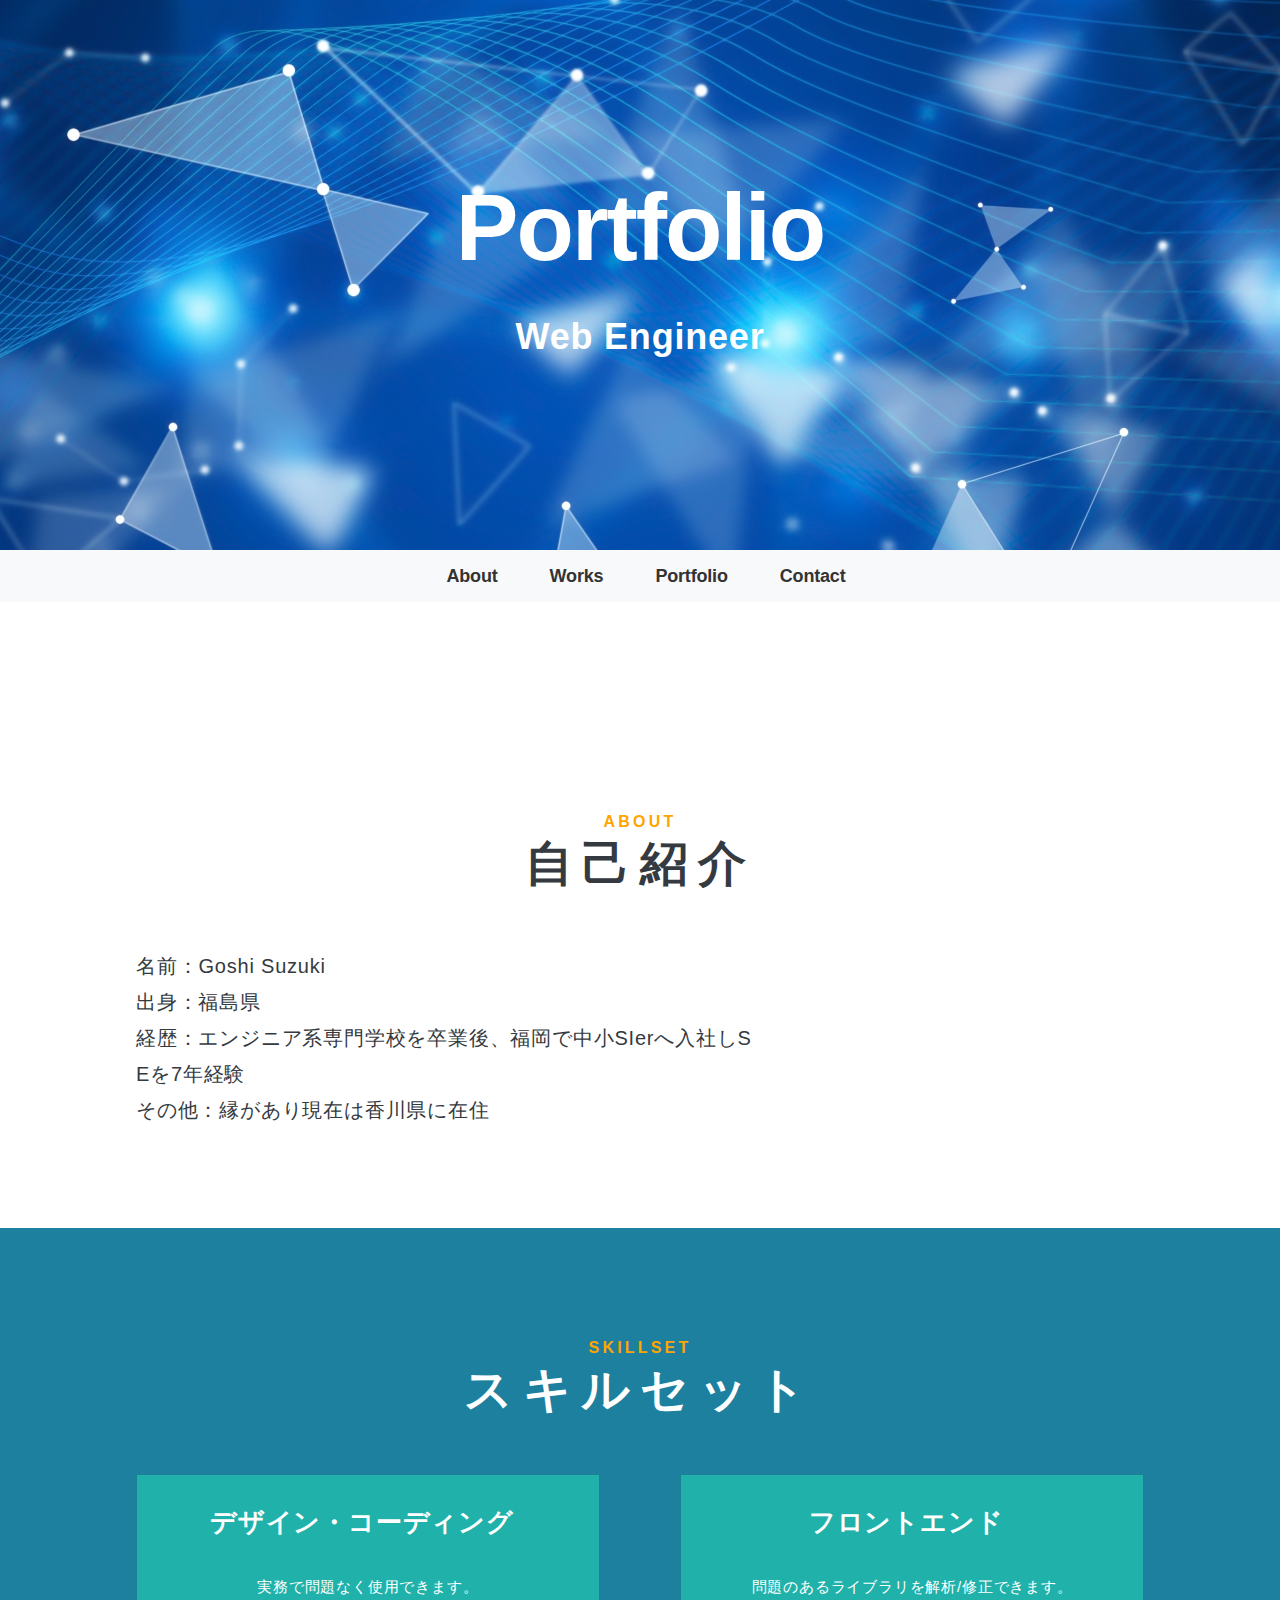
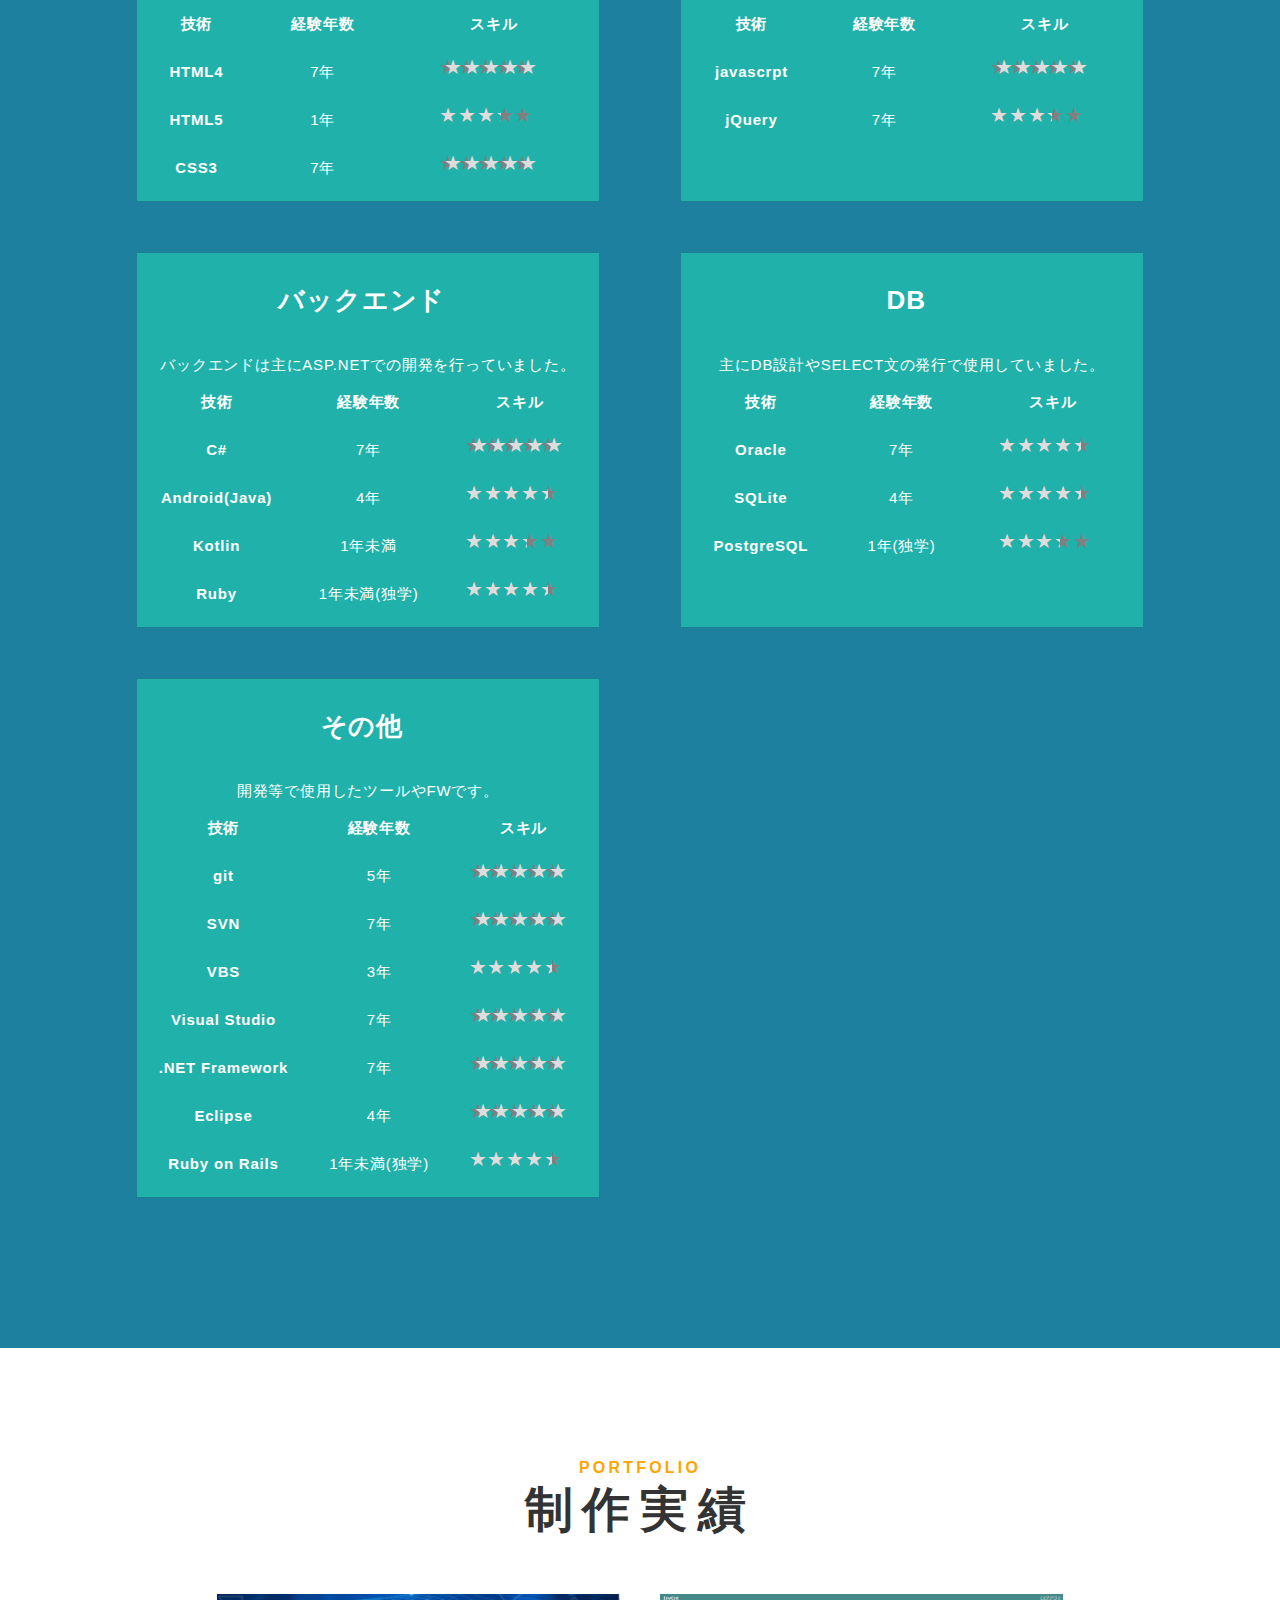
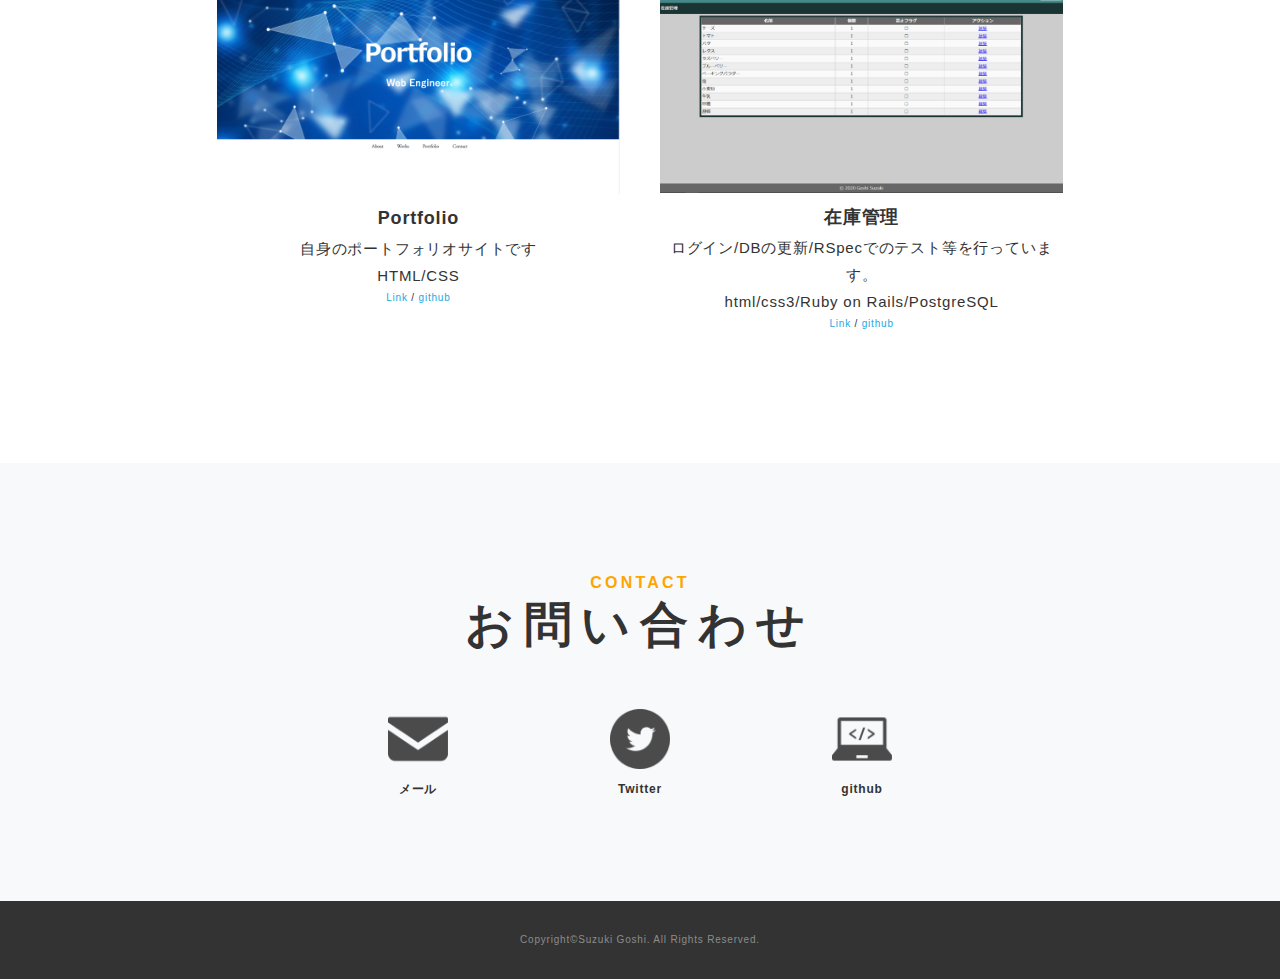
==== commit da660fd9: "update portfolio" ====
--- a/portfolio/index.html
+++ b/portfolio/index.html
@@ -9,7 +9,7 @@
   <meta property='og:description' content='goshiのポートフォリオです。'>
   <meta property="og:image" content="img/ogp.png">
   <meta name="description" content="goshiのポートフォリオです。" />
-  <title>goshi portfolio</title>
+  <title>Portfolio</title>
   <link href="https://fonts.googleapis.com/css?family=Cormorant+Garamond&display=swap" rel="stylesheet">
   <link href="https://fonts.googleapis.com/css?family=Amatic+SC&display=swap" rel="stylesheet">
   <link href="css/reset.css" media="all" rel="stylesheet" type="text/css" />
@@ -23,53 +23,56 @@
   <div id="wrapper">
     <header id="header">
       <h1 class="logo">
-        <span class="logo-title">Goshi Suzuki’s <br> PORTFOLIO</span>
+        <span class="logo-title">Portfolio</span>
         <span class="logo-desc">Web Engineer</span>
       </h1>
     </header>
-    <nav id="gnav">
+    <nav id="gnav" class="bg-light">
         <ul>
-            <li><a href="#Profile">PROFILE</a></li>
-            <li><a href="#skill">SKILL</a></li>
-            <li><a href="#works">WORKS</a></li>
-            <li><a href="#about">ABOUT</a></li>
-            <li><a href="#contact">CONTACT</a></li>
+            <li><a href="#Profile">About</a></li>
+            <li><a href="#works">Works</a></li>
+            <li><a href="#about">Portfolio</a></li>
+            <li><a href="#contact">Contact</a></li>
         </ul>
     </nav>
     <main id="contents">
-        <section class="section" id="Profile">
+        <section class="section text-dark" id="about">
             <div class="inner">
                 <div class="section-title-block">
-                    <h2 class="section-title">Profile</h2>
+                    <h3 class="section-title">About</h3>
+                    <br />
+                    <h2 class="section-title">自己紹介</h2>
                 </div>
                 <div class="two-column-wrapper">
-                    <div class="two-column-image">
+                    <!-- <div class="two-column-image">
                         <img src="img/feature/feature.jpg" alt="">
-                    </div>
+                    </div> -->
                     <div class="two-column-desc">
                         <p class="text">
-                            はじめまして！<br />
-                            昭和62年生まれ、IT業界8年目のエンジニア 鈴木 剛士()です！<br />
-                            前職では中小企業のSEとして入社し、常駐先ではウォーターフォール型開発に携わりました。
-                            複数の案件で基本設計からテストやリリース補助まで参画しましたが、代わり映えがなく刺激が少ない仕事に将来的な不安を抱き転職を決意。<br />
-                            以前より興味があったWeb系開発を勉強し直し現在就職活動中です。(2019年12月現在)
+                          <ul class="section-main">
+                            <li>名前：Goshi Suzuki</li>
+                            <li>出身：福島県</li>
+                            <li>経歴：エンジニア系専門学校を卒業後、福岡で中小SIerへ入社しSEを7年経験</li>
+                            <!-- <li>ブログ：個人ブログ「<a href="https://simablog.net/" class="text-info" target=”_blank”>SIMA BLOG</a> 」を運営</li> -->
+                            <li>その他：縁があり現在は香川県に在住</li>
+                          </ul>
                         </p>
                     </div>
                 </div>
             </div>
         </section>
-        <section class="section" id="skill">
+        <section class="section section-primary text-white" id="skill">
             <div class="inner">
-                <div class="section-title-block">
-                    <h2 class="section-title"><i class="fas fa-lightbulb fa-lg"><span class="section-title-css">SKILL</span></i></h2>
-                    <p class="section-desc"></p>
-                </div>
+              <div class="section-title-block">
+                  <h3 class="section-title">Skillset</h3>
+                  <br />
+                  <h2 class="section-title">スキルセット</h2>
+              </div>
                 <div class="card-wrapper">
-
-                    <div class="card">
+                    <div class="card" >
                         <div class="skill-desc">
                             <h3 class="skill-desc-title"><i class="fas fa-desktop"></i>デザイン・コーディング</h3>
-                            <p>基本的な事は一通りできます。</p>
+                            <p>実務で問題なく使用できます。</p>
                             <table class="table table-borderless">
                                 <thead>
                                     <tr>
@@ -79,30 +82,29 @@
                                     </tr>
                                 </thead>
                                 <tbody>
-                                    <tr>
-                                        <th scope="row">HTML4</th>
-                                        <td>7年</td>
-                                        <td><span class="rating"><p class="rate rate4"></p></span></td>
-                                    </tr>
-                                    <tr>
-                                        <th scope="row">HTML5</th>
-                                        <td>1年</td>
-                                        <td><span class="rating"><p class="rate rate3"></p></span></td>
-                                    </tr>
-                                    <tr>
-                                        <th scope="row">CSS3</th>
-                                        <td>7年</td>
-                                        <td><span class="rating"><p class="rate rate4"></p></span></td>
-                                    </tr>
+                                  <tr>
+                                      <th scope="row">HTML4</th>
+                                      <td>7年</td>
+                                      <td><span class="rating"><p class="rate rate5"></p></span></td>
+                                  </tr>
+                                  <tr>
+                                      <th scope="row">HTML5</th>
+                                      <td>1年</td>
+                                      <td><span class="rating"><p class="rate rate3"></p></span></td>
+                                  </tr>
+                                  <tr>
+                                      <th scope="row">CSS3</th>
+                                      <td>7年</td>
+                                      <td><span class="rating"><p class="rate rate5"></p></span></td>
+                                  </tr>
                                 </tbody>
                             </table>
                         </div>
                     </div>
-
                     <div class="card">
                         <div class="skill-desc">
                             <h3 class="skill-desc-title"><i class="fas fa-desktop"></i>フロントエンド</h3>
-                            <p>本格的な開発から少しブランクがありますが調べながら不自由なく開発を行えます</p>
+                            <p>問題のあるライブラリを解析/修正できます。</p>
                             <table class="table table-borderless">
                                 <thead>
                                     <tr>
@@ -130,7 +132,7 @@
                     <div class="card">
                         <div class="skill-desc">
                             <h3 class="skill-desc-title"><i class="fas fa-desktop"></i>バックエンド</h3>
-                            <p>AndroidはEclipceでの開発がメインでした。</p>
+                            <p>バックエンドは主にASP.NETでの開発を行っていました。</p>
                             <table class="table table-borderless">
                                 <thead>
                                     <tr>
@@ -148,12 +150,17 @@
                                     <tr>
                                         <th scope="row">Android(Java)</th>
                                         <td>4年</td>
-                                        <td><span class="rating"><p class="rate rate3"></p></span></td>
+                                        <td><span class="rating"><p class="rate rate4"></p></span></td>
                                     </tr>
                                     <tr>
                                         <th scope="row">Kotlin</th>
                                         <td>1年未満</td>
-                                        <td><span class="rating"><p class="rate rate2"></p></span></td>
+                                        <td><span class="rating"><p class="rate rate3"></p></span></td>
+                                    </tr>
+                                    <tr>
+                                        <th scope="row">Ruby</th>
+                                        <td>1年未満(独学)</td>
+                                        <td><span class="rating"><p class="rate rate4"></p></span></td>
                                     </tr>
                                 </tbody>
                             </table>
@@ -163,7 +170,7 @@
                     <div class="card">
                         <div class="skill-desc">
                             <h3 class="skill-desc-title"><i class="fas fa-database"></i>DB</h3>
-                            <p>直近ではMySQLを使用しました。</p>
+                            <p>主にDB設計やSELECT文の発行で使用していました。</p>
                             <table class="table table-borderless">
                                 <thead>
                                     <tr>
@@ -175,47 +182,23 @@
                                 <tbody>
                                     <tr>
                                         <th scope="row">Oracle</th>
-                                        <td>2年</td>
-                                        <td><span class="rating"><p class="rate rate4"></p></span></td>
-                                    </tr>
-                                    <tr>
-                                        <th scope="row">MySQL</th>
-                                        <td>1年</td>
-                                        <td><span class="rating"><p class="rate rate4"></p></span></td>
+                                        <td>7年</td>
+                                        <td><span class="rating"><p class="rate rate4"></p></span></td>
+                                    </tr>
+                                    <tr>
+                                        <th scope="row">SQLite</th>
+                                        <td>4年</td>
+                                        <td><span class="rating"><p class="rate rate4"></p></span></td>
+                                    </tr>
+                                    <tr>
+                                        <th scope="row">PostgreSQL</th>
+                                        <td>1年(独学)</td>
+                                        <td><span class="rating"><p class="rate rate3"></p></span></td>
                                     </tr>
                                 </tbody>
                             </table>
                         </div>
                     </div>
-
-                    <div class="card">
-                        <div class="skill-desc">
-                            <h3 class="skill-desc-title"><i class="fas fa-server"></i>インフラ・サーバー</h3>
-                            <p>awsではEC2、RDS、cloudwatch等を触っています。</p>
-                            <table class="table table-borderless">
-                                <thead>
-                                    <tr>
-                                        <th scope="col">技術</th>
-                                        <th scope="col">経験年数</th>
-                                        <th scope="col">スキル</th>
-                                    </tr>
-                                </thead>
-                                <tbody>
-                                    <tr>
-                                        <th scope="row">Apache</th>
-                                        <td>1年</td>
-                                        <td><span class="rating"><p class="rate rate3"></p></span></td>
-                                    </tr>
-                                    <tr>
-                                        <th scope="row">aws(EC2、RDS等)</th>
-                                        <td>1年</td>
-                                        <td><span class="rating"><p class="rate rate3"></p></span></td>
-                                    </tr>
-                                </tbody>
-                            </table>
-                        </div>
-                    </div>
-
                     <div class="card">
                         <div class="skill-desc">
                             <h3 class="skill-desc-title"><i class="fas fa-toolbox"></i>その他</h3>
@@ -230,172 +213,111 @@
                                 </thead>
                                 <tbody>
                                     <tr>
-                                        <th scope="row">monaca(cordova)</th>
-                                        <td>1年</td>
-                                        <td><span class="rating"><p class="rate rate3"></p></span></td>
-                                    </tr>
-                                    <tr>
-                                        <th scope="row">Swagger</th>
-                                        <td>1年</td>
-                                        <td><span class="rating"><p class="rate rate4"></p></span></td>
-                                    </tr>
-                                    <tr>
                                         <th scope="row">git</th>
-                                        <td>1年</td>
-                                        <td><span class="rating"><p class="rate rate4"></p></span></td>
+                                        <td>5年</td>
+                                        <td><span class="rating"><p class="rate rate5"></p></span></td>
                                     </tr>
                                     <tr>
                                         <th scope="row">SVN</th>
-                                        <td>1年</td>
-                                        <td><span class="rating"><p class="rate rate2"></p></span></td>
-                                    </tr>
-                                    <tr>
-                                        <th scope="row">slack</th>
-                                        <td>2年</td>
-                                        <td><span class="rating"><p class="rate rate5"></p></span></td>
-                                    </tr>
-                                    <tr>
-                                        <th scope="row">Postman</th>
-                                        <td>1年</td>
+                                        <td>7年</td>
+                                        <td><span class="rating"><p class="rate rate5"></p></span></td>
+                                    </tr>
+                                    <tr>
+                                        <th scope="row">VBS</th>
+                                        <td>3年</td>
+                                        <td><span class="rating"><p class="rate rate4"></p></span></td>
+                                    </tr>
+                                    <tr>
+                                        <th scope="row">Visual Studio</th>
+                                        <td>7年</td>
+                                        <td><span class="rating"><p class="rate rate5"></p></span></td>
+                                    </tr>
+                                    <tr>
+                                        <th scope="row">.NET Framework</th>
+                                        <td>7年</td>
+                                        <td><span class="rating"><p class="rate rate5"></p></span></td>
+                                    </tr>
+                                    <tr>
+                                        <th scope="row">Eclipse</th>
+                                        <td>4年</td>
+                                        <td><span class="rating"><p class="rate rate5"></p></span></td>
+                                    </tr>
+                                    <tr>
+                                        <th scope="row">Ruby on Rails</th>
+                                        <td>1年未満(独学)</td>
                                         <td><span class="rating"><p class="rate rate4"></p></span></td>
                                     </tr>
                                 </tbody>
                             </table>
                         </div>
                     </div>
-
-                    <div class="card">
-                        <div class="skill-desc">
-                            <h3 class="skill-desc-title"><i class="fas fa-list-alt"></i>保有資格</h3>
-                            <p>社会人になってから取得したものです。</p>
-                            <table class="table table-borderless">
-                                <thead>
-                                    <tr>
-                                        <th scope="col">資格</th>
-                                    </tr>
-                                </thead>
-                                <tbody>
-                                    <tr>
-                                        <th scope="row">基本情報技術者</th>
-                                    </tr>
-                                    <tr>
-                                        <th scope="row">Oracle Bronze</th>
-                                    </tr>
-                                    <tr>
-                                        <th scope="row">JavaSE8 silve</th>
-                                    </tr>
-                                </tbody>
-                            </table>
-                        </div>
-
-                    </div>
                 </div>
             </div>
         </section>
-            
-        <section class="section" id="works">
+        <section class="section " id="works">
             <div class="inner">
-                <div class="section-title-block">
-                    <h2 class="section-title">WORKS</h2>
-                    <div class="section-desc">
-                        <p class="text">
-                            これまでの制作実績です。
-                        </p>
-                    </div>
-                </div>
+              <div class="section-title-block">
+                  <h3 class="section-title">Portfolio</h3>
+                  <br />
+                  <h2 class="section-title">制作実績</h2>
+              </div>
                 <div class="card-wrapper my-gallery">
                     <figure class="card">
                         <a href="img/works/work01.jpg" data-size="980x668" class="card-image">
-                            <img src="img/works/thumb/thumb_work01.jpg" alt="" />
+                            <img src="img/works/img_portfolio_site.png" alt="" />
                         </a>
                         <figcaption class="card-caption">
-                            <p class="card-caption-title">作品タイトル</p>
-                            <p class="card-caption-info">Design / Coding</p>
-                            <p class="card-caption-url"><a class="url-link" href="＃" target="_blank">Link</a></p>
+                            <p class="card-caption-title">Portfolio</p>
+                            <p class="card-caption-info">自身のポートフォリオサイトです</p>
+                            <p class="card-caption-skill">HTML/CSS<p>
+                            <p class="card-caption-url"><a class="url-link" href="#header">Link</a>
+                              <span> / </span>
+                              <a class="url-link" href="https://github.com/SuzukiGoshi/Portfolio" target="_blank">github</a>
+                            </p>
                         </figcaption>
                     </figure>
                     <figure class="card">
                         <a href="img/works/work02.jpg" data-size="980x668" class="card-image">
-                            <img src="img/works/thumb/thumb_work02.jpg" alt="" />
+                            <img src="img/works/img_invcnt_site.png" alt="" />
                         </a>
                         <figcaption class="card-caption">
-                            <p class="card-caption-title">作品タイトル</p>
-                            <p class="card-caption-info">Design / Coding</p>
-                            <p class="card-caption-url"><a class="url-link" href="＃" target="_blank">Link</a></p>
+                            <p class="card-caption-title">在庫管理</p>
+                            <p class="card-caption-info">ログイン/DBの更新/RSpecでのテスト等を行っています。</p>
+                            <p class="card-caption-skill">html/css3/Ruby on Rails/PostgreSQL </p>
+                            <p class="card-caption-url"><a class="url-link" href="https://goshi2020.herokuapp.com/" target="_blank">Link</a>
+                              <span> / </span>
+                              <a class="url-link" href="https://github.com/SuzukiGoshi/Invcnt" target="_blank">github</a></p>
                         </figcaption>
                     </figure>
-                    <figure class="card">
-                        <a href="img/works/work03.jpg" data-size="980x668" class="card-image">
-                            <img src="img/works/thumb/thumb_work03.jpg" alt="" />
-                        </a>
-                        <figcaption class="card-caption">
-                            <p class="card-caption-title">作品タイトル</p>
-                            <p class="card-caption-info">Design / Coding</p>
-                            <p class="card-caption-url"><a class="url-link" href="＃" target="_blank">Link</a></p>
-                        </figcaption>
-                    </figure>
-                    <figure class="card">
-                        <a href="img/works/work04.jpg" data-size="980x668" class="card-image">
-                            <img src="img/works/thumb/thumb_work04.jpg" alt="" />
-                        </a>
-                        <figcaption class="card-caption">
-                            <p class="card-caption-title">作品タイトル</p>
-                            <p class="card-caption-info">Design / Coding</p>
-                            <p class="card-caption-url"><a class="url-link" href="＃" target="_blank">Link</a></p>
-
-                        </figcaption>
-                    </figure>
-                    <figure class="card">
-                        <a href="img/works/work05.jpg" data-size="980x668" class="card-image">
-                            <img src="img/works/thumb/thumb_work05.jpg" alt="" />
-                        </a>
-                        <figcaption class="card-caption">
-                            <p class="card-caption-title">作品タイトル</p>
-                            <p class="card-caption-info">Design / Coding</p>
-                            <p class="card-caption-url"><a class="url-link" href="＃" target="_blank">Link</a></p>
-                        </figcaption>
-                    </figure>
-                    <figure class="card">
-                        <a href="img/works/work06.jpg" data-size="980x668" class="card-image">
-                            <img src="img/works/thumb/thumb_work06.jpg" alt="" />
-                        </a>
-                        <figcaption class="card-caption">
-                            <p class="card-caption-title">作品タイトル</p>
-                            <p class="card-caption-info">Design / Coding</p>
-                            <p class="card-caption-url"><a class="url-link" href="＃" target="_blank">Link</a></p>
-                        </figcaption>
-                    </figure>
-
                 </div>
             </div>
         </section>
 
 
 
-        <section class="section" id="contact">
+        <section class="section bg-light" id="contact">
             <div class="inner">
-                <div class="section-title-block">
-                    <h2 class="section-title">CONTACT</h2>
-                    <p class="section-desc">
-                        お問合わせは下記のフォームかSNSからご連絡をください。
-                    </p>
-                </div>
+              <div class="section-title-block">
+                  <h3 class="section-title">Contact</h3>
+                  <br />
+                  <h2 class="section-title">お問い合わせ</h2>
+              </div>
                 <div class="contact-wrapper">
                     <div class="contact-list">
                         <ul>
                             <li>
-                                <a href="#">
-                                    <img src="img/contact/icon_contact.png" alt=""><span class="contact-list-desc">フォーム</span>
+                                <a href="mailto:suzuki.goshi.sub@gmail.com">
+                                    <img src="img/contact/icon_mail.png" alt=""><span class="contact-list-desc">メール</span>
                                 </a>
                             </li>
                             <li>
                                 <a href="#" target="_blank">
-                                    <img src="img/contact/icon_contact.png" alt=""><span class="contact-list-desc">Twitter</span>
+                                    <img src="img/contact/icon_twitter.png" alt="https://twitter.com/shigu_gs"><span class="contact-list-desc">Twitter</span>
                                 </a>
                             </li>
                             <li>
                                 <a href="#" target="_blank">
-                                    <img src="img/contact/icon_contact.png" alt=""><span class="contact-list-desc">Facebook</span>
+                                    <img src="img/contact/icon_program.png" alt="https://github.com/SuzukiGoshi/"><span class="contact-list-desc">github</span>
                                 </a>
                             </li>
                         </ul>
@@ -406,16 +328,7 @@
     </main>
     <footer id="footer">
       <div class="inner">
-        <nav class="footer-link">
-          <ul>
-            <li><a href="#feature">FEATURE</a></li>
-            <li><a href="#works">WORKS</a></li>
-            <li><a href="#about">ABOUT</a></li>
-            <li><a href="#skill">SKILL</a></li>
-            <li><a href="#contact">CONTACT</a></li>
-          </ul>
-        </nav>
-        <p class="copyright">Copyright&copy;Hanako Yamada. All Rights Reserved.</p>
+        <p class="copyright">Copyright&copy;Suzuki Goshi. All Rights Reserved.</p>
       </div>
     </footer>
   </div>
@@ -494,4 +407,4 @@
   <script type='text/javascript' src="js/photoswipe/photoswipe_setup.js"></script>
   <script type='text/javascript' src="js/script.js"></script>
 </body>
-</html>+</html>
--- a/portfolio/css/style.css
+++ b/portfolio/css/style.css
@@ -65,7 +65,7 @@
 }
 
 #contents {
-    padding: 100px 0;
+    padding-top: 100px;
 }
 
 /*--------------------------------
@@ -123,7 +123,6 @@
 
 #gnav {
     padding: 10px;
-    font-family: 'Cormorant Garamond', serif;
     z-index: 100;
 }
 
@@ -176,18 +175,34 @@
 }
 
 .section .section-title {
-    font-family: 'Cormorant Garamond', serif;
-    text-transform: lowercase;
     letter-spacing: .2em;
     display: inline-block;
-    font-size: 36px;
     line-height: 1;
     margin-bottom: 10px;
-    color: #f39ac7;
+}
+
+.section .section-title-block h3 {
+    color: #ffa500!important;
+    font-size: 1rem!important;
+    text-transform: uppercase;
+}
+
+.section .section-title-block h2 {
+
+    font-size: 3rem!important;
 }
 
 .section .section-desc {
     text-align: center;
+}
+
+.section-main li{
+    font-size: 1.25rem!important;
+}
+
+.section-primary
+{
+  background-color: #1d809f!important;
 }
 
 .two-column-wrapper {
@@ -234,24 +249,27 @@
 
 #works .card {
     width: 32%;
-}
-
-#works .card {
-    margin-bottom: 50px;
+    margin-right: 20px;
+    margin-left: 20px;
+    margin-bottom: 30px;
 }
 
 #works .card-image {
     display: block;
     margin-bottom: 8px;
 }
+#works .card-caption
+{
+  text-align: center;
+}
 
 #works .card-caption-title {
-    font-size: 13px;
+    font-size: 18px;
     font-weight: bold;
 }
 
 #works .card-caption-info {
-    font-size: 12px;
+    font-size: 15px;
 }
 
 #works .card-caption-url {
@@ -267,7 +285,7 @@
     flex-wrap: wrap;
     -webkit-box-pack: justify;
     -ms-flex-pack: justify;
-    justify-content: space-between;
+    justify-content: center;
 }
 
 /*--------------------------------
@@ -313,9 +331,6 @@
     justify-content: space-between;
 }
 
-    #skill .card:first-child {
-        flex-basis: 100%;
-    }
 
 #skill .skill-icon {
     flex-basis: 75px;
@@ -326,8 +341,9 @@
     }
 
 #skill .skill-desc {
-    flex-basis: calc(100% - 75px - 30px);
+    width: 100%;
     text-align: center;
+    margin-bottom: 10px;
 }
 
 #skill .skill-desc-title {
@@ -358,11 +374,11 @@
     }
 
     #skill .rate:before {
+        color: #808080;
+    }
+
+    #skill .rate:after {
         color: #ddd;
-    }
-
-    #skill .rate:after {
-        color: #808080;
         overflow: hidden;
         white-space: nowrap;
     }
@@ -372,20 +388,35 @@
 }
 
 #skill .rate2:after {
-    width: 40px;
+    width: 41px;
 }
 
 #skill .rate3:after {
-    width: 60px;
+    width: 62px;
 }
 
 #skill .rate4:after {
-    width: 80px;
+    width: 83px;
 }
 
 #skill .rate5:after {
-    width: 100px;
-}
+    width: 104px;
+}
+#skill .card{
+  border:1px solid #1d8095;
+  background-color: #20b2aa;
+}
+#skill .table{
+  width: 100%;
+}
+
+#skill .table th,td{
+      padding: 10px;
+      white-space: nowrap;
+}
+/* #skill .rating{
+      text-align: left!important;
+} */
 
 /*--------------------------------
  contact
@@ -456,7 +487,7 @@
     }
 
     #footer .footer-link li {
-        font-size: 12px;
+        font-size: 18px;
         padding: 0 20px;
     }
 
@@ -481,11 +512,11 @@
     }
 
     #header {
-        height: 60vh;
+        height: 40vh;
     }
 
         #header .logo-title {
-            font-size: 40px;
+            font-size: 3rem;
         }
 
         #header .logo-name {
@@ -493,7 +524,7 @@
         }
 
         #header .logo-desc {
-            font-size: 10px;
+            font-size: 0.75rem;
         }
 
     #gnav li {
@@ -501,7 +532,7 @@
     }
 
         #gnav li a {
-            font-size: 12px;
+            font-size: 0.75rem;
         }
 
             #gnav li a:hover {
@@ -509,7 +540,8 @@
             }
 
     #contents {
-        padding: 40px 0;
+        padding-top: 40px;
+        padding: 0;
     }
 
     .section .inner {
@@ -519,11 +551,17 @@
     .section .section-title-block {
         margin-bottom: 10px;
     }
+    .section .section-title-block h2 {
+
+        font-size: 2rem!important;
+    }
 
     .section .section-title {
         font-size: 32px;
     }
-
+    .section-main li{
+        font-size: 1rem!important;
+    }
     #feature .two-column-wrapper {
         width: 100%;
         -ms-flex-wrap: wrap;
@@ -544,11 +582,11 @@
     }
 
     #works .card-caption-title {
-        font-size: 12px;
+        font-size: 1rem;
     }
 
     #works .card-caption-info {
-        font-size: 11px;
+        font-size: 0.8rem;
     }
 
     #about .two-column-wrapper {
@@ -581,10 +619,10 @@
         #skill .skill-icon img {
             width: 45px;
         }
-
+        /*
     #skill .skill-desc {
         flex-basis: calc(100% - 45px - 20px);
-    }
+    } */
 
     #skill .rate {
         height: 15px;
@@ -598,23 +636,23 @@
         }
 
     #skill .rate1:after {
-        width: 15px;
+        width: 16px;
     }
 
     #skill .rate2:after {
-        width: 35px;
+        width: 31px;
     }
 
     #skill .rate3:after {
-        width: 55px;
+        width: 47px;
     }
 
     #skill .rate4:after {
-        width: 75px;
+        width: 63px;
     }
 
     #skill .rate5:after {
-        width: 95px;
+        width: 79px;
     }
 
     #contact .contact-list ul {
@@ -638,7 +676,7 @@
     }
 
     #footer .footer-link li {
-        font-size: 10px;
+        font-size: 0.75rem;
         padding: 0 10px;
         margin-bottom: 5px;
     }
@@ -647,3 +685,18 @@
         text-align: center;
     }
 }
+/*--------------------------------
+　Color
+---------------------------------*/
+.text-dark
+{
+  color:#343a40!important;
+}
+.text-white
+{
+  color:#ffffff!important;
+}
+.bg-light
+{
+  background-color: #f8f9fa!important;
+}
